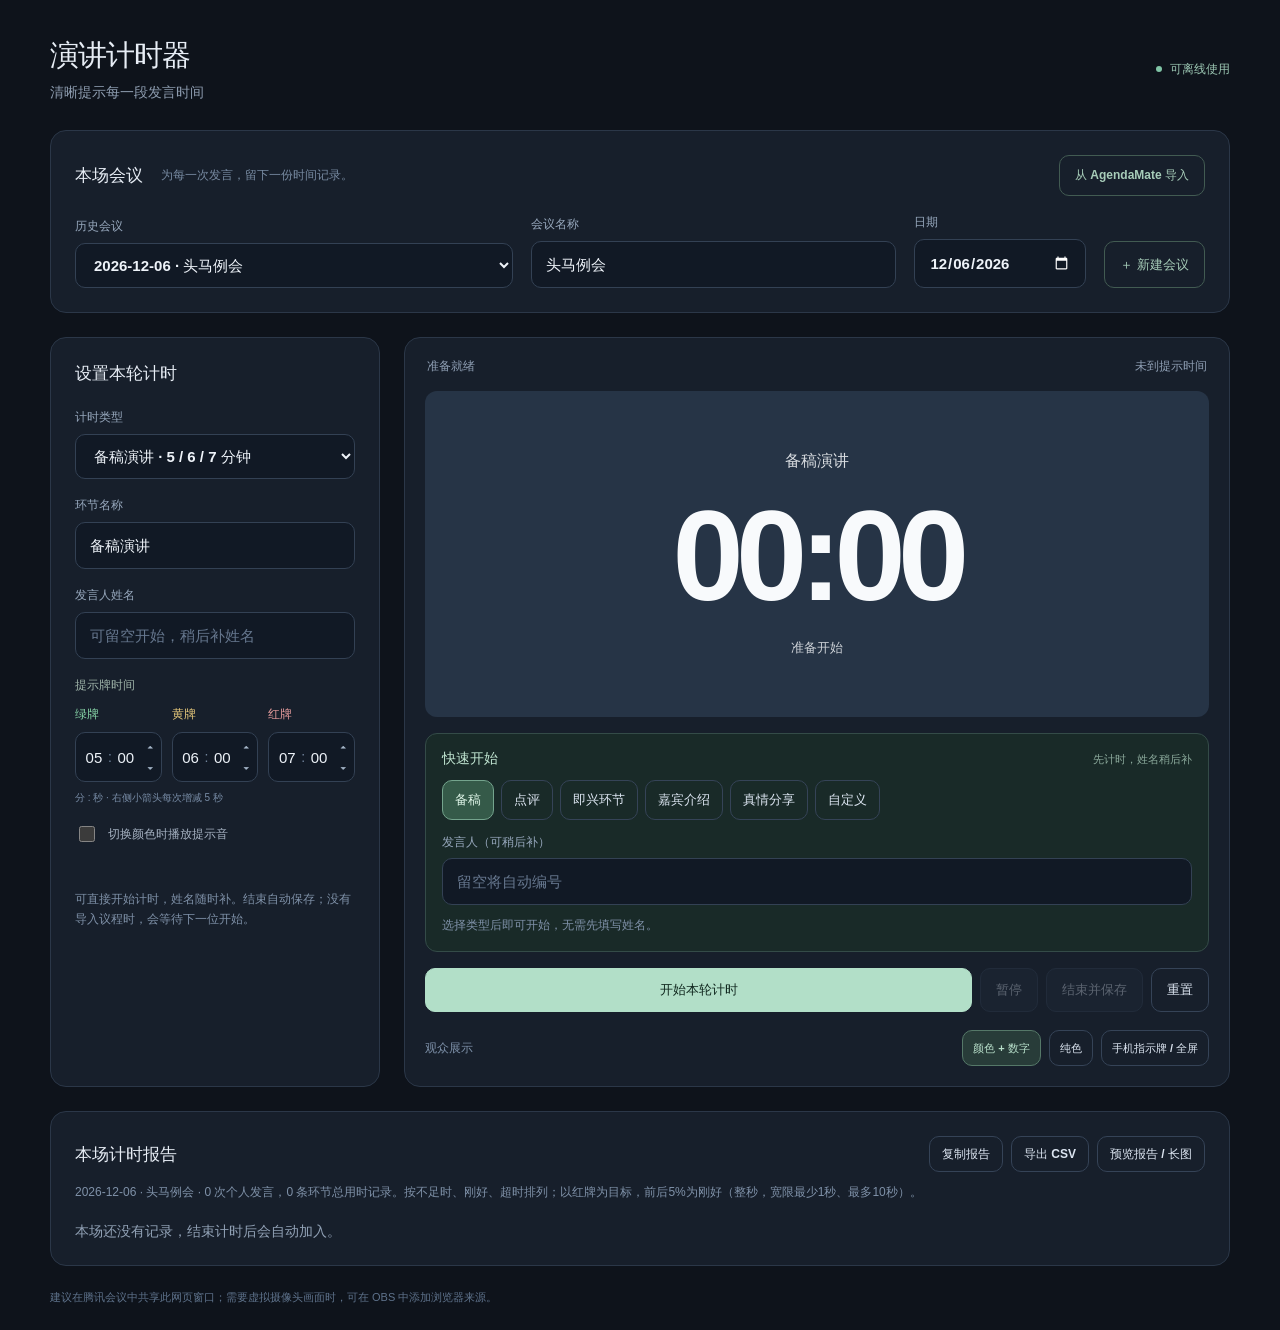
==== index.html @ dba19eae "Simplify report timing to three colored states around red target with narrow tolerance" ====
<!doctype html>
<html lang="zh-CN">
<head>
  <meta charset="utf-8">
  <meta name="viewport" content="width=device-width, initial-scale=1, viewport-fit=cover">
  <meta name="theme-color" content="#151a24">
  <title>头马演讲计时器</title>
  <link rel="icon" href="data:image/svg+xml,%3Csvg xmlns=%27http://www.w3.org/2000/svg%27 viewBox=%270 0 32 32%27%3E%3Crect width=%2732%27 height=%2732%27 rx=%278%27 fill=%27%23188447%27/%3E%3Cpath d=%27M10 9h12M16 9v16%27 stroke=%27white%27 stroke-width=%274%27/%3E%3C/svg%3E">
  <link rel="manifest" href="manifest.webmanifest">
  <link rel="stylesheet" href="style.css?v=17">
</head>
<body>
  <main class="app">
    <header class="topbar"><div><h1>演讲计时器</h1><p>清晰提示每一段发言时间</p></div><span class="offline">可离线使用</span></header>
    <section class="meeting-bar" aria-label="本场会议"><div class="meeting-heading"><h2>本场会议</h2><p>为每一次发言，留下一份时间记录。</p><button id="import-agenda">从 AgendaMate 导入</button></div><label>历史会议<select id="meeting-select"></select></label><label>会议名称<input id="meeting-name" maxlength="80"></label><label>日期<input id="meeting-date" type="date"></label><button id="new-meeting">＋ 新建会议</button></section>
    <details id="agenda-queue" class="agenda-queue" hidden><summary>待计时议程 <span id="queue-count"></span></summary><div id="queue-list"></div></details>
    <div class="layout">
      <section class="controls" aria-label="计时设置">
        <h2>设置本轮计时</h2>
        <label>计时类型<select id="preset"><option value="speech">备稿演讲 · 5 / 6 / 7 分钟</option><option value="evaluation">点评 · 2 / 2:30 / 3 分钟</option><option value="tableTopics">即兴发言 · 1 / 1:30 / 2 分钟</option><option value="tableTopicsSession">多人发言 · 总时长＋分段</option><option value="custom">自定义</option></select></label>
        <label>环节名称<input id="title" maxlength="80" value="备稿演讲" autocomplete="off"></label>
        <label><span id="speaker-label">发言人姓名</span><input id="speaker" maxlength="60" placeholder="可留空开始，稍后补姓名" autocomplete="off"></label><section id="topics-duration" class="custom-duration" hidden><label>发言场景<select id="session-scene"><option value="topics">即兴演讲 · 每人2分钟</option><option value="guests">嘉宾介绍 · 每人30秒</option><option value="sharing">真情分享 · 每人1分钟</option><option value="manual">自定义每人时间</option></select></label><label>环节总时长</label><div class="custom-duration-row"><label><input id="topics-minutes" type="number" min="0" max="999" step="1" inputmode="numeric" value="20" aria-label="环节总时长分钟">分</label><label><input id="topics-seconds" type="number" min="0" max="59" step="1" inputmode="numeric" value="0" aria-label="环节总时长秒">秒</label></div><p class="hint">总时长到点仅将剩余时间栏标红；提示牌始终跟随当前分段。</p></section><section id="custom-duration" class="custom-duration" hidden><label>总时长</label><div class="custom-duration-row"><label><input id="total-minutes" type="number" min="0" max="999" step="1" inputmode="numeric" value="7" aria-label="总时长分钟">分</label><label><input id="total-seconds" type="number" min="0" max="59" step="1" inputmode="numeric" value="0" aria-label="总时长秒">秒</label></div><p id="auto-rule" class="hint">超过3分钟且不超过10分钟：剩余2分钟绿牌、剩余1分钟黄牌、时间到红牌。</p></section><h3 id="threshold-title" class="threshold-title">提示牌时间</h3><div class="thresholds"><div class="threshold-field"><span class="duration-label">绿牌</span><input id="green" type="hidden" value="05:00"><div class="duration-control"><input id="green-minutes" type="number" min="0" max="999" step="1" inputmode="numeric" aria-label="绿牌分钟" value="05"><span aria-hidden="true">:</span><input id="green-seconds" type="number" min="0" max="59" step="1" inputmode="numeric" aria-label="绿牌秒" value="00"><div class="duration-step"><button type="button" data-duration="green" data-step="5" aria-label="绿牌增加5秒">▴</button><button type="button" data-duration="green" data-step="-5" aria-label="绿牌减少5秒">▾</button></div></div></div><div class="threshold-field"><span class="duration-label">黄牌</span><input id="yellow" type="hidden" value="06:00"><div class="duration-control"><input id="yellow-minutes" type="number" min="0" max="999" step="1" inputmode="numeric" aria-label="黄牌分钟" value="06"><span aria-hidden="true">:</span><input id="yellow-seconds" type="number" min="0" max="59" step="1" inputmode="numeric" aria-label="黄牌秒" value="00"><div class="duration-step"><button type="button" data-duration="yellow" data-step="5" aria-label="黄牌增加5秒">▴</button><button type="button" data-duration="yellow" data-step="-5" aria-label="黄牌减少5秒">▾</button></div></div></div><div class="threshold-field"><span class="duration-label">红牌</span><input id="red" type="hidden" value="07:00"><div class="duration-control"><input id="red-minutes" type="number" min="0" max="999" step="1" inputmode="numeric" aria-label="红牌分钟" value="07"><span aria-hidden="true">:</span><input id="red-seconds" type="number" min="0" max="59" step="1" inputmode="numeric" aria-label="红牌秒" value="00"><div class="duration-step"><button type="button" data-duration="red" data-step="5" aria-label="红牌增加5秒">▴</button><button type="button" data-duration="red" data-step="-5" aria-label="红牌减少5秒">▾</button></div></div></div></div><p class="duration-help">分 : 秒 · 右侧小箭头每次增减 5 秒</p>
        <label class="check"><input id="sound" type="checkbox"> 切换颜色时播放提示音</label>
        <p id="error" class="error" role="alert"></p>
        <p class="hint">可直接开始计时，姓名随时补。结束自动保存；没有导入议程时，会等待下一位开始。</p>
      </section>
      <section id="timer-panel" class="timer-panel" aria-label="计时器">
        <button id="exit-display" class="exit-display" hidden>退出指示牌</button><div class="panel-head"><span id="status">准备就绪</span><span id="color-label">未到提示时间</span></div>
        <div id="topics-budget" class="topics-budget" hidden><div><span>环节剩余时间</span><strong id="topics-remaining">20:00</strong></div><span id="topics-budget-note">总时长到点仅标红此栏</span></div><div id="display" class="display neutral"><div id="display-title" class="display-title">备稿演讲</div><div id="digits" class="digits">00:00</div><div id="display-state" class="display-state">准备开始</div></div>
        <section id="quick-next" class="quick-next" aria-label="快速开始下一位"><div class="quick-heading"><strong id="quick-heading">准备下一位</strong><span>先计时，姓名稍后补</span></div><div id="quick-types" class="quick-types" aria-label="快速选择环节"><button type="button" data-quick="speech">备稿</button><button type="button" data-quick="evaluation">点评</button><button type="button" data-quick="topics">即兴环节</button><button type="button" data-quick="guests">嘉宾介绍</button><button type="button" data-quick="sharing">真情分享</button><button type="button" data-quick="custom">自定义</button></div><label id="live-speaker-label">发言人（可稍后补）<input id="live-speaker" maxlength="60" autocomplete="off" placeholder="留空将自动编号"></label><p id="quick-note" class="hint" role="status">选择类型后即可开始，无需先填写姓名。</p></section>
        <div class="actions"><button id="start" class="primary">开始本轮计时</button><button id="pause" disabled>暂停</button><button id="finish" disabled>结束并保存</button><button id="reset">重置</button><button id="next" disabled>下一位</button></div>
        <div id="segments" class="segments" hidden><div class="segment-heading"><h3>分段计时</h3><span id="total-time">本轮累计 00:00</span></div><div class="segment-input"><input id="segment-name" aria-label="分段发言人" maxlength="60" placeholder="下一位发言人（可稍后修正）"><button id="add-segment" disabled>开始第一位</button><button id="end-segment" disabled>结束分段</button></div><p id="segment-hint" class="hint">开始本轮计时后，可逐位新增分段。总用时持续累计。</p></div>
        <div class="view-options"><span>观众展示</span><button id="number-mode" class="selected" aria-pressed="true">颜色 + 数字</button><button id="color-mode" aria-pressed="false">纯色</button><button id="fullscreen">手机指示牌 / 全屏</button></div>
      </section>
    </div>
    <section class="records" id="report"><div class="records-head"><h2>本场计时报告</h2><div class="report-actions"><button id="copy-report">复制报告</button><button id="csv-report">导出 CSV</button><button id="html-report">预览报告 / 长图</button></div></div><p id="report-summary" class="hint"></p><p id="report-message" role="status"></p><div id="records-list" class="records-list">暂无记录</div><textarea id="copy-fallback" aria-label="报告文本（可长按复制）" hidden readonly></textarea></section>
    <dialog id="import-dialog"><h2>从 AgendaMate 导入议程</h2><p class="hint">在新窗口登录后，选择俱乐部当前已保存的议程，再发送到此处。姓名、环节和原定时长会进入待计时列表。</p><div class="report-actions"><button id="open-agenda">打开 AgendaMate</button><button id="close-import">关闭</button></div><p class="hint">也可导入 AgendaMate 计时数据 JSON 文件。</p><input id="agenda-file" type="file" accept=".json,application/json" aria-label="导入议程 JSON"><p id="import-status" role="status"></p><div id="import-preview"></div><button id="confirm-import" disabled>确认导入</button></dialog>
    <dialog id="edit-record"><form id="edit-form"><h2>修正记录</h2><label>姓名<input id="edit-speaker" required maxlength="60"></label><label>环节<input id="edit-activity" required maxlength="80"></label><fieldset class="status-choices"><legend>用时状态 · 单选</legend><label class="status-short"><input type="radio" name="record-status" value="short"><span class="status-dot" aria-hidden="true"></span>不足时</label><label class="status-onTime"><input type="radio" name="record-status" value="onTime"><span class="status-dot" aria-hidden="true"></span>刚好</label><label class="status-overTime"><input type="radio" name="record-status" value="overTime"><span class="status-dot" aria-hidden="true"></span>超时</label></fieldset><label class="check"><input id="status-auto" type="checkbox" checked>按实际用时自动判断</label><p id="status-rule" class="hint"></p><p class="hint">选择状态会改为手动修正。勾选自动判断即可恢复；原始用时和提示牌时间保留。</p><div class="report-actions"><button type="button" id="cancel-edit">取消</button><button type="submit">保存修改</button></div><p id="edit-error" role="alert"></p></form></dialog>
    <footer>建议在腾讯会议中共享此网页窗口；需要虚拟摄像头画面时，可在 OBS 中添加浏览器来源。</footer>
  </main>
  <script type="module" src="app.mjs?v=17"></script>
</body>
</html>
---- style.css ----
:root{font-family:Inter,-apple-system,BlinkMacSystemFont,"Segoe UI","PingFang SC",sans-serif;color:#e7edf5;background:#0e131b;color-scheme:dark;font-synthesis:none}*{box-sizing:border-box}body{margin:0}button,input,select,textarea{font:inherit}button{cursor:pointer;touch-action:manipulation}button:disabled{opacity:.35;cursor:not-allowed}button:focus-visible,input:focus-visible,select:focus-visible{outline:2px solid #9ed5bd;outline-offset:3px}[hidden]{display:none!important}.app{max-width:1240px;margin:auto;padding:36px 30px 24px}.topbar{display:flex;justify-content:space-between;align-items:center;margin-bottom:28px}.topbar h1{margin:0;font-size:29px;letter-spacing:-1px}.topbar p{margin:8px 0 0;color:#8d9caf;font-size:14px}.offline{color:#9cc7b3;font-size:12px;display:flex;gap:8px;align-items:center}.offline:before{content:'';width:6px;height:6px;border-radius:50%;background:#80c4a6}h2{font-size:17px;margin:0}h3{font-size:14px;margin:0}label{display:block;font-size:12px;font-weight:600;color:#97a8bd}input:not([type=checkbox]),select,textarea{width:100%;min-width:0;border:1px solid #334154;background:#111925;color:#eef3f9;border-radius:10px;padding:12px 14px;font-size:15px;line-height:1.4;margin-top:8px;transition:border-color .15s}input::placeholder{color:#66778e}input:disabled,select:disabled{opacity:.55}button{border:1px solid #354357;border-radius:10px;padding:11px 15px;background:#202c3c;color:#dce5f1;min-height:44px;font-size:13px;font-weight:600;transition:background .15s,transform .15s}button:hover:not(:disabled){background:#2a3b50}button:active:not(:disabled){transform:translateY(1px)}.meeting-bar{display:grid;grid-template-columns:1.2fr 1fr 172px auto;gap:18px;align-items:end;padding:24px;margin-bottom:24px;background:#171f2b;border:1px solid #2b3748;border-radius:16px}.meeting-heading{grid-column:1/-1;display:flex;align-items:center;gap:18px}.meeting-heading p{margin:0;color:#778aa1;font-size:12px}.meeting-bar button{height:47px;background:transparent;color:#a7cdb9;border-color:#425b52}.layout{display:grid;grid-template-columns:330px minmax(0,1fr);gap:24px}.controls,.timer-panel,.records{background:#171f2b;border:1px solid #2b3748;border-radius:16px}.controls{padding:24px}.controls h2{margin-bottom:24px}.controls label{margin-bottom:18px}.thresholds{display:grid;grid-template-columns:repeat(3,minmax(0,1fr));gap:10px}.thresholds small{display:block;font-size:10px;color:#65778e;margin-top:5px;font-weight:400}.thresholds input{padding:11px 2px;text-align:center;font-variant-numeric:tabular-nums}.thresholds label:nth-child(1){color:#87d5a8}.thresholds label:nth-child(2){color:#e6c87b}.thresholds label:nth-child(3){color:#e49b9c}.check{display:flex!important;align-items:center;gap:10px;font-weight:400;color:#a5b1c1!important;font-size:12px}.check input{width:16px;height:16px;accent-color:#98cfb4}.hint{font-size:12px;color:#7f91a8;line-height:1.7;margin:10px 0 0}.error{color:#ffb4b4;min-height:14px;font-size:12px;line-height:1.6}.timer-panel{padding:20px;min-width:0}.panel-head{display:flex;justify-content:space-between;color:#8f9fb4;font-size:12px;padding:0 2px 16px}.display{height:326px;border-radius:12px;display:flex;flex-direction:column;align-items:center;justify-content:center;gap:7px;background:#263446;color:#f8fafc;text-align:center;padding:18px;transition:background .15s}.display.green{background:#188447}.display.yellow{background:#f3c631;color:#1d2430}.display.red{background:#cb3039}.display-title{font-size:16px;font-weight:550;max-width:100%;white-space:nowrap;overflow:hidden;text-overflow:ellipsis;opacity:.85}.digits{font-size:clamp(76px,10vw,128px);font-weight:750;font-variant-numeric:tabular-nums;letter-spacing:-.06em;line-height:1.2}.display-state{font-size:13px;opacity:.8}.display.pure .display-title,.display.pure .digits,.display.pure .display-state{visibility:hidden}.actions{display:flex;gap:8px;flex-wrap:wrap;margin-top:16px}.actions .primary{background:#b2dfc8;color:#10271e;border-color:#b2dfc8;flex:1;font-weight:750}.actions .primary:hover:not(:disabled){background:#c8eddb}.actions #reset,.actions #next{background:transparent}.segments{padding:18px 0;border-bottom:1px solid #2b3748;margin-top:6px}.segment-heading{display:flex;justify-content:space-between;align-items:center;margin-bottom:10px}.segment-heading span{font-size:12px;color:#91a5bd;font-variant-numeric:tabular-nums}.segment-input{display:flex;gap:8px;align-items:center}.segment-input input{margin:0;flex:1}.segment-input button{white-space:nowrap;flex-shrink:0;background:transparent}.segments .hint{font-size:11px}.view-options{display:flex;flex-wrap:wrap;align-items:center;gap:8px;padding-top:18px;font-size:12px;color:#7e91a9}.view-options span{margin-right:auto}.view-options button{background:transparent;min-height:36px;padding:8px 10px;font-size:11px}.view-options .selected{background:#283c39;color:#b7dec9;border-color:#557868}.records{margin-top:24px;padding:24px}.records-head{display:flex;justify-content:space-between;align-items:center;flex-wrap:wrap;gap:16px}.report-actions{display:flex;gap:8px;flex-wrap:wrap}.report-actions button{font-size:12px;background:transparent;padding:8px 12px;min-height:36px}.records-list{margin-top:20px;color:#91a1b5;font-size:14px}.records-list h3{color:#9fc9b6;margin-top:24px;margin-bottom:6px}.record{display:grid;grid-template-columns:1fr 1.4fr auto;align-items:center;gap:14px;border-bottom:1px solid #293547;padding:15px 0}.record strong{color:#dce5f0}.record small{display:block;font-size:11px;color:#7e90a7;margin-top:5px}.result-time{font-size:26px;font-variant-numeric:tabular-nums}.result-time.neutral{color:#b4c0d0}.result-time.green{color:#63d99c}.result-time.yellow{color:#f3cd55}.result-time.red{color:#ff8991}.record-actions{display:flex;gap:6px}.record-actions button{background:transparent;padding:7px 10px;min-height:34px;font-size:11px}#report-message{font-size:12px;color:#9fc9b6}#copy-fallback{height:220px}dialog{width:calc(100% - 32px);max-width:420px;padding:26px;border:1px solid #405269;border-radius:16px;background:#171f2b;color:#e7edf5}dialog::backdrop{background:#060b12bb}dialog h2{margin-bottom:20px}dialog label{margin-bottom:18px}dialog .report-actions{margin-top:20px}#edit-error{font-size:12px;color:#ffb4b4}footer{padding-top:22px;color:#5e728b;font-size:11px;line-height:1.7}.exit-display{display:none}body.presenting{overflow:hidden}body.presenting .timer-panel{position:fixed;inset:0;width:100%;height:100%;height:100dvh;z-index:1000;border:0;border-radius:0;padding:0;display:flex;flex-direction:column;background:#263446}body.presenting .timer-panel .panel-head,body.presenting .timer-panel .actions,body.presenting .timer-panel .view-options,body.presenting .timer-panel .segments{display:none}body.presenting .timer-panel .display{flex:1;width:100%;height:100%;min-height:0;border-radius:0;padding:max(20px,env(safe-area-inset-top)) max(16px,env(safe-area-inset-right)) max(20px,env(safe-area-inset-bottom)) max(16px,env(safe-area-inset-left))}body.presenting .timer-panel .digits{font-size:min(27vw,34vh);font-size:min(27vw,34dvh)}body.presenting .exit-display{display:block;position:absolute;z-index:2;top:max(12px,env(safe-area-inset-top));right:max(12px,env(safe-area-inset-right));background:#0005;border:1px solid #fff7;border-radius:24px;color:white}:fullscreen{border:0;border-radius:0}
@media(max-width:920px){.layout{grid-template-columns:290px minmax(0,1fr)}.segment-input{flex-wrap:wrap}.segment-input input{flex-basis:100%}.meeting-bar{grid-template-columns:1fr 1fr}.meeting-heading p{display:none}.digits{font-size:88px}}
@media(max-width:700px){.app{padding:22px 16px}.topbar h1{font-size:25px}.layout{grid-template-columns:1fr;gap:16px}.meeting-bar{padding:18px;gap:14px;margin-bottom:16px}.meeting-bar label:first-of-type{grid-column:1/-1}.meeting-heading{margin-bottom:2px}.controls,.timer-panel,.records{padding:18px}.controls label{margin-bottom:14px}.controls h2{margin-bottom:18px}input:not([type=checkbox]),select{font-size:16px}.display{height:280px}.digits{font-size:90px}.record{grid-template-columns:1fr 1.3fr}.record-actions{grid-column:1/-1}.records-head{align-items:flex-start;flex-direction:column}.report-actions{gap:7px}.actions .primary{flex:1 1 45%}.actions #finish{flex:1 1 40%}.offline{font-size:11px}.view-options span{width:100%}.meeting-bar button{align-self:end}.meeting-bar label:nth-of-type(2){grid-column:1/-1}}
@media print{body{background:white;color:black}.app> :not(#report){display:none!important}#report{border:0;background:white;color:black}.report-actions,.record-actions,#report-message,#copy-fallback{display:none!important}.record strong,.record small{color:inherit}.result-time.green{color:#08733d}.result-time.yellow{color:#926500}.result-time.red{color:#c12531}.result-time.neutral{color:#596579}.record{break-inside:avoid}.hint{color:#444}}

.meeting-heading #import-agenda{margin-left:auto;font-size:12px;height:auto;min-height:38px}.agenda-queue{padding:20px 24px;border:1px solid #2b3748;background:#171f2b;border-radius:16px;margin-bottom:24px}.agenda-queue summary{cursor:pointer;font-weight:600;font-size:14px}.agenda-queue summary span{font-size:12px;color:#91a5bd;margin-left:10px}.queue-row{display:flex;gap:16px;justify-content:space-between;align-items:center;padding:14px 0;border-bottom:1px solid #293547}.queue-row strong{font-size:14px}.queue-row small{display:block;font-size:11px;color:#91a5bd;margin-top:7px}.queue-row button{white-space:nowrap;font-size:12px}.queue-row>div{min-width:0;overflow-wrap:anywhere}#import-dialog{max-width:650px}#import-dialog .report-actions{margin:16px 0}#import-preview{max-height:30vh;overflow:auto;font-size:13px;color:#b4c0d0}#import-preview p{padding-bottom:8px;border-bottom:1px solid #2b3748}#import-status{font-size:13px;line-height:1.7;color:#a5cdb9}@media(max-width:700px){.meeting-heading{flex-wrap:wrap}.meeting-heading #import-agenda{font-size:11px}.agenda-queue{padding:16px}.queue-row{gap:10px}.queue-row button{padding:9px;font-size:11px}}

.threshold-field{min-width:0}.duration-label{display:block;font-size:12px;font-weight:600;color:#9fb0c4}.threshold-field:nth-child(1) .duration-label{color:#87d5a8}.threshold-field:nth-child(2) .duration-label{color:#e6c87b}.threshold-field:nth-child(3) .duration-label{color:#e49b9c}.duration-control{display:flex;align-items:center;gap:1px;background:#111925;border:1px solid #334154;border-radius:10px;margin-top:9px;padding:3px 2px 3px 5px;min-height:48px}.thresholds .duration-control input{appearance:textfield;-moz-appearance:textfield;width:27px;min-width:0;margin:0;padding:7px 0;border:0;background:transparent;border-radius:3px;font-size:15px;flex:1;text-align:center;font-variant-numeric:tabular-nums}.duration-control input::-webkit-inner-spin-button,.duration-control input::-webkit-outer-spin-button{-webkit-appearance:none;margin:0}.duration-control>span{color:#72859d;font-size:14px}.duration-step{display:flex;flex-direction:column;margin-left:2px}.duration-step button{min-height:21px;height:21px;width:17px;border:0;border-radius:4px;background:transparent;padding:0;font-size:13px;line-height:1;color:#a4b5c8}.duration-step button:hover:not(:disabled){background:#35485e}.duration-help{font-size:10px;color:#788ca6;margin:8px 0 18px;line-height:1.5}.custom-duration{padding:14px;border:1px solid #3d5b50;border-radius:12px;background:#172d25;margin-bottom:18px}.controls .custom-duration label{margin-bottom:0}.custom-duration-row{display:flex;gap:12px;margin-top:8px}.custom-duration-row label{display:flex;align-items:center;gap:8px;flex:1;min-width:0}.custom-duration-row input{margin:0;padding:9px;min-width:0;width:100%;font-variant-numeric:tabular-nums}.custom-duration .hint{font-size:11px;color:#a3c3b3}@media(max-width:700px){.thresholds .duration-control input{font-size:16px}.duration-step button{width:24px;min-height:24px;height:24px}.duration-control{padding:3px 4px}.duration-help{font-size:11px}}

.topics-budget{display:flex;align-items:center;justify-content:space-between;gap:12px;border:1px solid #4a675e;border-radius:12px;background:#1b3029;padding:14px 18px;margin-bottom:14px}.topics-budget>div{display:flex;align-items:center;gap:18px}.topics-budget strong{font-size:30px;font-variant-numeric:tabular-nums;color:#d8efdf;letter-spacing:-1px}.topics-budget span{font-size:12px;color:#a5c1b3}body.presenting .topics-budget{position:absolute;bottom:max(16px,env(safe-area-inset-bottom));left:max(16px,env(safe-area-inset-left));z-index:2;max-width:calc(100% - 32px);background:#101722cc;border-color:#ffffff55;margin:0}body.presenting .topics-budget strong{color:#fff}body.presenting .topics-budget span{color:#e5eee9}@media(max-width:700px){.topics-budget{align-items:flex-start;flex-direction:column;padding:12px 14px;gap:4px}.topics-budget strong{font-size:32px}body.presenting .topics-budget{padding:9px 13px}body.presenting .topics-budget strong{font-size:25px}}

.threshold-title{font-size:12px;color:#9eb3a8;margin:4px 0 12px}.topics-budget.overdue{background:#3b2028;border-color:#bf5967}.topics-budget.overdue strong,.topics-budget.overdue span{color:#ffb4be}body.presenting .topics-budget.overdue{background:#4b1725e6;border-color:#ff8399}body.presenting .topics-budget.overdue strong,body.presenting .topics-budget.overdue span{color:#ffbac7}#topics-duration>label{margin-bottom:12px}

.quick-next{margin-top:16px;padding:16px;border:1px solid #344b48;border-radius:12px;background:#192a28}.quick-heading{display:flex;align-items:center;justify-content:space-between;gap:12px;margin-bottom:12px}.quick-heading strong{font-size:14px;color:#c1e6d2}.quick-heading span{font-size:11px;color:#8ba99b}.quick-types{display:flex;flex-wrap:wrap;gap:7px;margin-bottom:14px}.quick-types button{padding:8px 12px;background:transparent;min-height:40px}.quick-types button[aria-pressed=true]{background:#355a49;border-color:#74a48d;color:#dff5e8}.quick-next label{font-size:12px}.quick-next input{margin-top:7px}.quick-next .hint{margin-top:10px}.status-choices{border:1px solid #3a4b60;border-radius:12px;padding:14px;margin:6px 0 12px}.status-choices legend{font-size:12px;color:#b2c9bd;padding:0 5px}.status-choices label{display:flex;align-items:center;gap:10px;border:1px solid #344255;border-radius:9px;padding:10px;margin:0 0 7px;font-weight:400;min-height:44px}.status-choices label:last-child{margin-bottom:0}.status-choices input[type=radio]{width:17px;min-width:17px;height:17px;margin:0;padding:0;accent-color:#a4d7bb}.status-choices label:has(input:checked){background:#254034;border-color:#779f88;color:#d7eedf}dialog{max-height:calc(100dvh - 32px);overflow-y:auto}body.presenting .quick-next{display:none}@media(max-width:700px){.quick-next{padding:13px}.quick-heading{gap:8px}.quick-heading span{font-size:10px}.quick-types button{flex:1 1 28%;min-height:44px}}

.result-time.yellow{color:#f4b76b}.status-description.short{color:#f4b76b}.status-description.onTime{color:#63d99c}.status-description.overTime{color:#ff8991}.status-choices .status-short{--status:#f4b76b;--status-bg:#3d2b1b}.status-choices .status-onTime{--status:#63d99c;--status-bg:#1b382b}.status-choices .status-overTime{--status:#ff8991;--status-bg:#3d222a}.status-choices label{color:var(--status);border-color:var(--status);background:transparent}.status-choices label:has(input:checked){color:var(--status);border-color:var(--status);background:var(--status-bg);box-shadow:inset 3px 0 var(--status)}.status-choices input[type=radio]{accent-color:var(--status)}.status-dot{width:9px;height:9px;border-radius:50%;background:var(--status);flex-shrink:0}
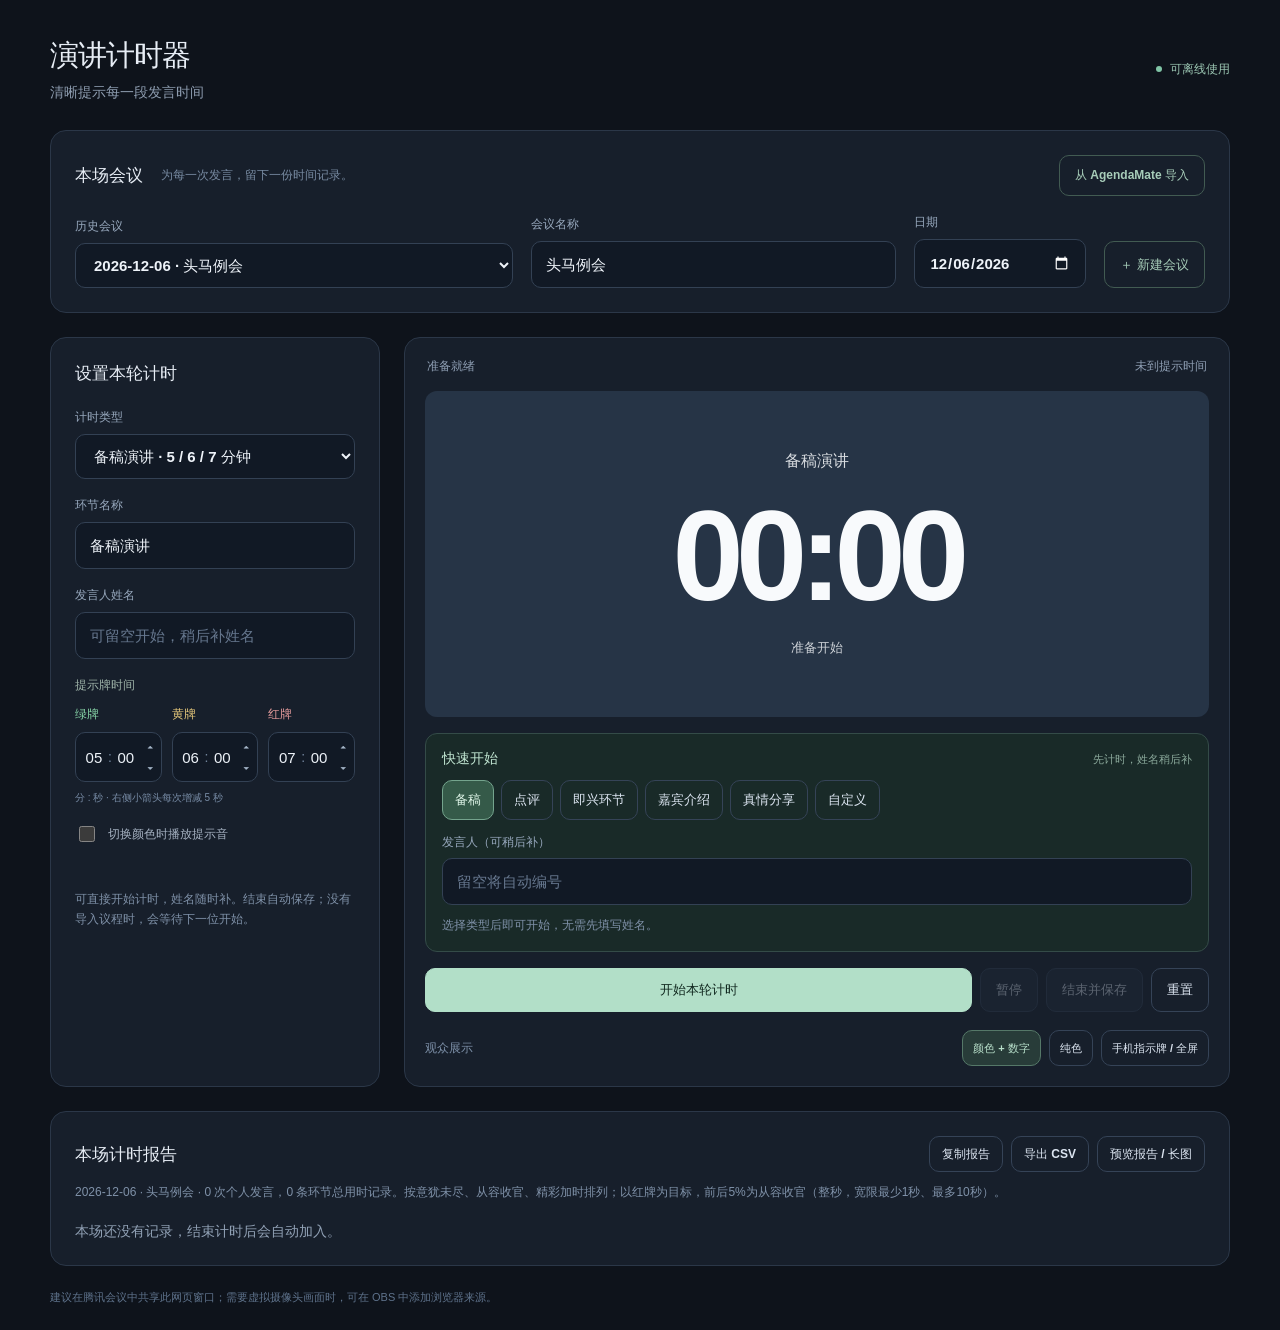
==== commit edad42ee: "Use playful labels for the existing three timing report states" ====
--- a/index.html
+++ b/index.html
@@ -7,7 +7,7 @@
   <title>头马演讲计时器</title>
   <link rel="icon" href="data:image/svg+xml,%3Csvg xmlns=%27http://www.w3.org/2000/svg%27 viewBox=%270 0 32 32%27%3E%3Crect width=%2732%27 height=%2732%27 rx=%278%27 fill=%27%23188447%27/%3E%3Cpath d=%27M10 9h12M16 9v16%27 stroke=%27white%27 stroke-width=%274%27/%3E%3C/svg%3E">
   <link rel="manifest" href="manifest.webmanifest">
-  <link rel="stylesheet" href="style.css?v=17">
+  <link rel="stylesheet" href="style.css?v=18">
 </head>
 <body>
   <main class="app">
@@ -35,9 +35,9 @@
     </div>
     <section class="records" id="report"><div class="records-head"><h2>本场计时报告</h2><div class="report-actions"><button id="copy-report">复制报告</button><button id="csv-report">导出 CSV</button><button id="html-report">预览报告 / 长图</button></div></div><p id="report-summary" class="hint"></p><p id="report-message" role="status"></p><div id="records-list" class="records-list">暂无记录</div><textarea id="copy-fallback" aria-label="报告文本（可长按复制）" hidden readonly></textarea></section>
     <dialog id="import-dialog"><h2>从 AgendaMate 导入议程</h2><p class="hint">在新窗口登录后，选择俱乐部当前已保存的议程，再发送到此处。姓名、环节和原定时长会进入待计时列表。</p><div class="report-actions"><button id="open-agenda">打开 AgendaMate</button><button id="close-import">关闭</button></div><p class="hint">也可导入 AgendaMate 计时数据 JSON 文件。</p><input id="agenda-file" type="file" accept=".json,application/json" aria-label="导入议程 JSON"><p id="import-status" role="status"></p><div id="import-preview"></div><button id="confirm-import" disabled>确认导入</button></dialog>
-    <dialog id="edit-record"><form id="edit-form"><h2>修正记录</h2><label>姓名<input id="edit-speaker" required maxlength="60"></label><label>环节<input id="edit-activity" required maxlength="80"></label><fieldset class="status-choices"><legend>用时状态 · 单选</legend><label class="status-short"><input type="radio" name="record-status" value="short"><span class="status-dot" aria-hidden="true"></span>不足时</label><label class="status-onTime"><input type="radio" name="record-status" value="onTime"><span class="status-dot" aria-hidden="true"></span>刚好</label><label class="status-overTime"><input type="radio" name="record-status" value="overTime"><span class="status-dot" aria-hidden="true"></span>超时</label></fieldset><label class="check"><input id="status-auto" type="checkbox" checked>按实际用时自动判断</label><p id="status-rule" class="hint"></p><p class="hint">选择状态会改为手动修正。勾选自动判断即可恢复；原始用时和提示牌时间保留。</p><div class="report-actions"><button type="button" id="cancel-edit">取消</button><button type="submit">保存修改</button></div><p id="edit-error" role="alert"></p></form></dialog>
+    <dialog id="edit-record"><form id="edit-form"><h2>修正记录</h2><label>姓名<input id="edit-speaker" required maxlength="60"></label><label>环节<input id="edit-activity" required maxlength="80"></label><fieldset class="status-choices"><legend>用时状态 · 单选</legend><label class="status-short"><input type="radio" name="record-status" value="short"><span class="status-dot" aria-hidden="true"></span>意犹未尽</label><label class="status-onTime"><input type="radio" name="record-status" value="onTime"><span class="status-dot" aria-hidden="true"></span>从容收官</label><label class="status-overTime"><input type="radio" name="record-status" value="overTime"><span class="status-dot" aria-hidden="true"></span>精彩加时</label></fieldset><label class="check"><input id="status-auto" type="checkbox" checked>按实际用时自动判断</label><p id="status-rule" class="hint"></p><p class="hint">选择状态会改为手动修正。勾选自动判断即可恢复；原始用时和提示牌时间保留。</p><div class="report-actions"><button type="button" id="cancel-edit">取消</button><button type="submit">保存修改</button></div><p id="edit-error" role="alert"></p></form></dialog>
     <footer>建议在腾讯会议中共享此网页窗口；需要虚拟摄像头画面时，可在 OBS 中添加浏览器来源。</footer>
   </main>
-  <script type="module" src="app.mjs?v=17"></script>
+  <script type="module" src="app.mjs?v=18"></script>
 </body>
 </html>
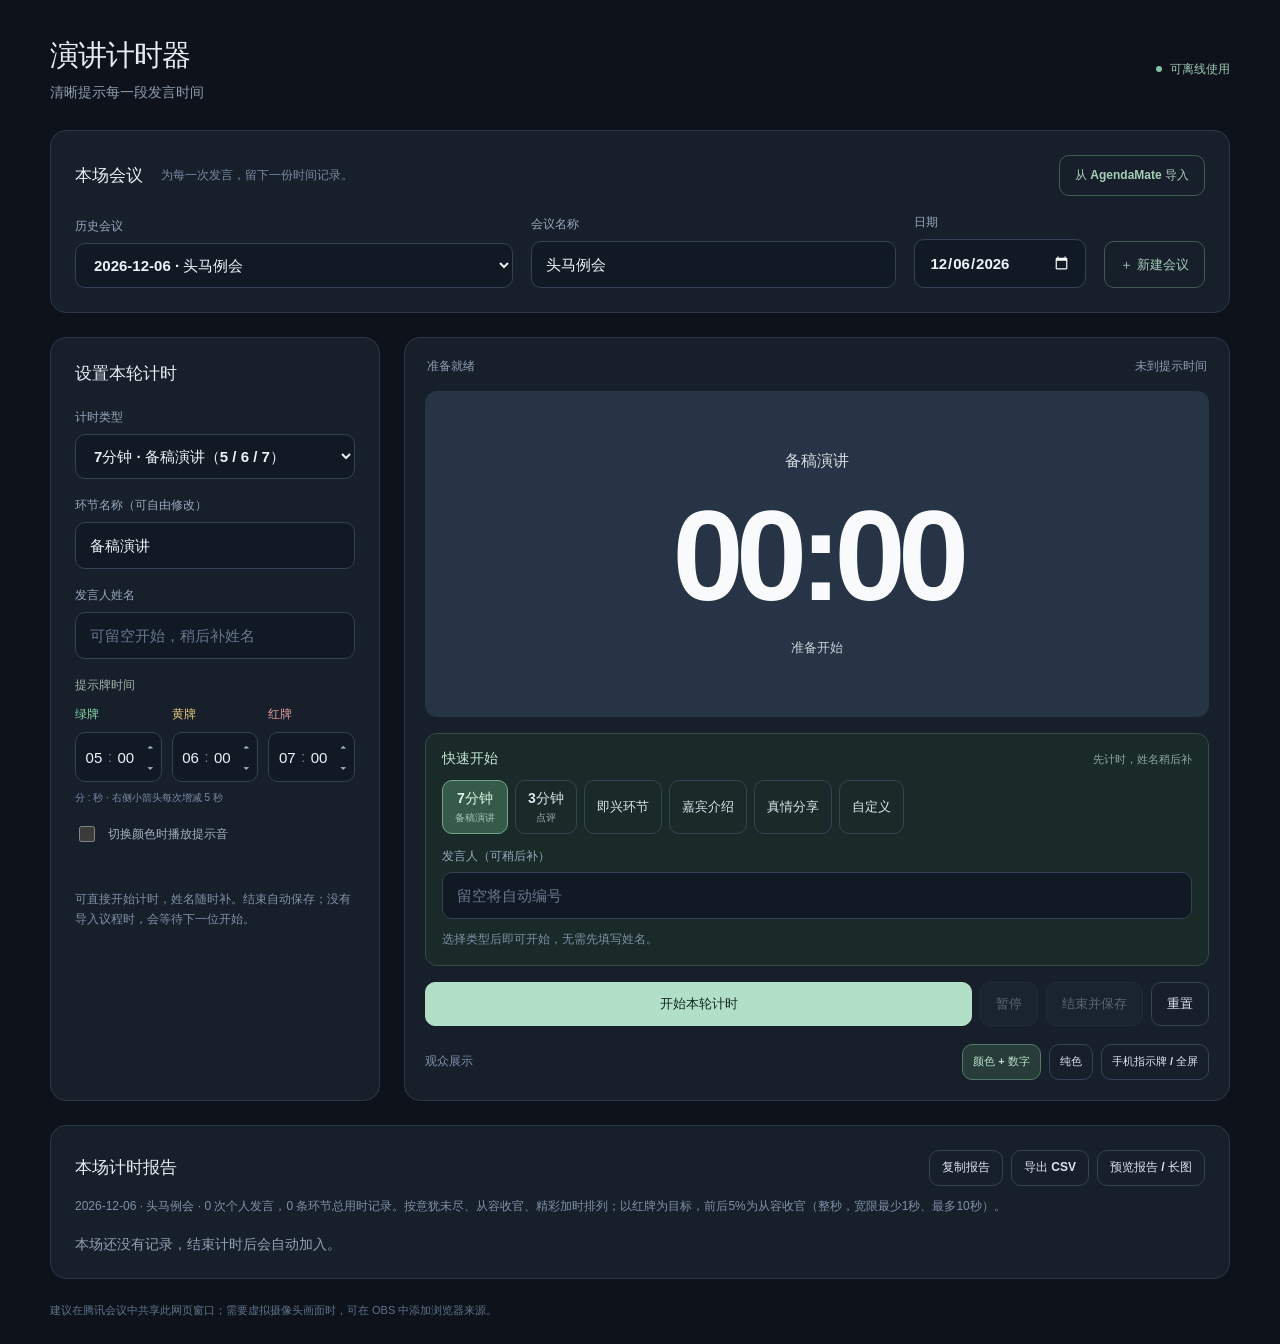
==== commit 1fe42f13: "Lead single-speaker preset labels with duration and retain multi-speaker scene names" ====
--- a/index.html
+++ b/index.html
@@ -7,7 +7,7 @@
   <title>头马演讲计时器</title>
   <link rel="icon" href="data:image/svg+xml,%3Csvg xmlns=%27http://www.w3.org/2000/svg%27 viewBox=%270 0 32 32%27%3E%3Crect width=%2732%27 height=%2732%27 rx=%278%27 fill=%27%23188447%27/%3E%3Cpath d=%27M10 9h12M16 9v16%27 stroke=%27white%27 stroke-width=%274%27/%3E%3C/svg%3E">
   <link rel="manifest" href="manifest.webmanifest">
-  <link rel="stylesheet" href="style.css?v=18">
+  <link rel="stylesheet" href="style.css?v=19">
 </head>
 <body>
   <main class="app">
@@ -17,8 +17,8 @@
     <div class="layout">
       <section class="controls" aria-label="计时设置">
         <h2>设置本轮计时</h2>
-        <label>计时类型<select id="preset"><option value="speech">备稿演讲 · 5 / 6 / 7 分钟</option><option value="evaluation">点评 · 2 / 2:30 / 3 分钟</option><option value="tableTopics">即兴发言 · 1 / 1:30 / 2 分钟</option><option value="tableTopicsSession">多人发言 · 总时长＋分段</option><option value="custom">自定义</option></select></label>
-        <label>环节名称<input id="title" maxlength="80" value="备稿演讲" autocomplete="off"></label>
+        <label>计时类型<select id="preset"><option value="speech">7分钟 · 备稿演讲（5 / 6 / 7）</option><option value="evaluation">3分钟 · 点评（2 / 2:30 / 3）</option><option value="tableTopics">2分钟 · 单人发言（1 / 1:30 / 2）</option><option value="tableTopicsSession">多人发言 · 总时长＋分段</option><option value="custom">自定义</option></select></label>
+        <label>环节名称（可自由修改）<input id="title" maxlength="80" value="备稿演讲" autocomplete="off"></label>
         <label><span id="speaker-label">发言人姓名</span><input id="speaker" maxlength="60" placeholder="可留空开始，稍后补姓名" autocomplete="off"></label><section id="topics-duration" class="custom-duration" hidden><label>发言场景<select id="session-scene"><option value="topics">即兴演讲 · 每人2分钟</option><option value="guests">嘉宾介绍 · 每人30秒</option><option value="sharing">真情分享 · 每人1分钟</option><option value="manual">自定义每人时间</option></select></label><label>环节总时长</label><div class="custom-duration-row"><label><input id="topics-minutes" type="number" min="0" max="999" step="1" inputmode="numeric" value="20" aria-label="环节总时长分钟">分</label><label><input id="topics-seconds" type="number" min="0" max="59" step="1" inputmode="numeric" value="0" aria-label="环节总时长秒">秒</label></div><p class="hint">总时长到点仅将剩余时间栏标红；提示牌始终跟随当前分段。</p></section><section id="custom-duration" class="custom-duration" hidden><label>总时长</label><div class="custom-duration-row"><label><input id="total-minutes" type="number" min="0" max="999" step="1" inputmode="numeric" value="7" aria-label="总时长分钟">分</label><label><input id="total-seconds" type="number" min="0" max="59" step="1" inputmode="numeric" value="0" aria-label="总时长秒">秒</label></div><p id="auto-rule" class="hint">超过3分钟且不超过10分钟：剩余2分钟绿牌、剩余1分钟黄牌、时间到红牌。</p></section><h3 id="threshold-title" class="threshold-title">提示牌时间</h3><div class="thresholds"><div class="threshold-field"><span class="duration-label">绿牌</span><input id="green" type="hidden" value="05:00"><div class="duration-control"><input id="green-minutes" type="number" min="0" max="999" step="1" inputmode="numeric" aria-label="绿牌分钟" value="05"><span aria-hidden="true">:</span><input id="green-seconds" type="number" min="0" max="59" step="1" inputmode="numeric" aria-label="绿牌秒" value="00"><div class="duration-step"><button type="button" data-duration="green" data-step="5" aria-label="绿牌增加5秒">▴</button><button type="button" data-duration="green" data-step="-5" aria-label="绿牌减少5秒">▾</button></div></div></div><div class="threshold-field"><span class="duration-label">黄牌</span><input id="yellow" type="hidden" value="06:00"><div class="duration-control"><input id="yellow-minutes" type="number" min="0" max="999" step="1" inputmode="numeric" aria-label="黄牌分钟" value="06"><span aria-hidden="true">:</span><input id="yellow-seconds" type="number" min="0" max="59" step="1" inputmode="numeric" aria-label="黄牌秒" value="00"><div class="duration-step"><button type="button" data-duration="yellow" data-step="5" aria-label="黄牌增加5秒">▴</button><button type="button" data-duration="yellow" data-step="-5" aria-label="黄牌减少5秒">▾</button></div></div></div><div class="threshold-field"><span class="duration-label">红牌</span><input id="red" type="hidden" value="07:00"><div class="duration-control"><input id="red-minutes" type="number" min="0" max="999" step="1" inputmode="numeric" aria-label="红牌分钟" value="07"><span aria-hidden="true">:</span><input id="red-seconds" type="number" min="0" max="59" step="1" inputmode="numeric" aria-label="红牌秒" value="00"><div class="duration-step"><button type="button" data-duration="red" data-step="5" aria-label="红牌增加5秒">▴</button><button type="button" data-duration="red" data-step="-5" aria-label="红牌减少5秒">▾</button></div></div></div></div><p class="duration-help">分 : 秒 · 右侧小箭头每次增减 5 秒</p>
         <label class="check"><input id="sound" type="checkbox"> 切换颜色时播放提示音</label>
         <p id="error" class="error" role="alert"></p>
@@ -27,7 +27,7 @@
       <section id="timer-panel" class="timer-panel" aria-label="计时器">
         <button id="exit-display" class="exit-display" hidden>退出指示牌</button><div class="panel-head"><span id="status">准备就绪</span><span id="color-label">未到提示时间</span></div>
         <div id="topics-budget" class="topics-budget" hidden><div><span>环节剩余时间</span><strong id="topics-remaining">20:00</strong></div><span id="topics-budget-note">总时长到点仅标红此栏</span></div><div id="display" class="display neutral"><div id="display-title" class="display-title">备稿演讲</div><div id="digits" class="digits">00:00</div><div id="display-state" class="display-state">准备开始</div></div>
-        <section id="quick-next" class="quick-next" aria-label="快速开始下一位"><div class="quick-heading"><strong id="quick-heading">准备下一位</strong><span>先计时，姓名稍后补</span></div><div id="quick-types" class="quick-types" aria-label="快速选择环节"><button type="button" data-quick="speech">备稿</button><button type="button" data-quick="evaluation">点评</button><button type="button" data-quick="topics">即兴环节</button><button type="button" data-quick="guests">嘉宾介绍</button><button type="button" data-quick="sharing">真情分享</button><button type="button" data-quick="custom">自定义</button></div><label id="live-speaker-label">发言人（可稍后补）<input id="live-speaker" maxlength="60" autocomplete="off" placeholder="留空将自动编号"></label><p id="quick-note" class="hint" role="status">选择类型后即可开始，无需先填写姓名。</p></section>
+        <section id="quick-next" class="quick-next" aria-label="快速开始下一位"><div class="quick-heading"><strong id="quick-heading">准备下一位</strong><span>先计时，姓名稍后补</span></div><div id="quick-types" class="quick-types" aria-label="快速选择环节"><button type="button" data-quick="speech"><strong>7分钟</strong><small>备稿演讲</small></button><button type="button" data-quick="evaluation"><strong>3分钟</strong><small>点评</small></button><button type="button" data-quick="topics">即兴环节</button><button type="button" data-quick="guests">嘉宾介绍</button><button type="button" data-quick="sharing">真情分享</button><button type="button" data-quick="custom">自定义</button></div><label id="live-speaker-label">发言人（可稍后补）<input id="live-speaker" maxlength="60" autocomplete="off" placeholder="留空将自动编号"></label><p id="quick-note" class="hint" role="status">选择类型后即可开始，无需先填写姓名。</p></section>
         <div class="actions"><button id="start" class="primary">开始本轮计时</button><button id="pause" disabled>暂停</button><button id="finish" disabled>结束并保存</button><button id="reset">重置</button><button id="next" disabled>下一位</button></div>
         <div id="segments" class="segments" hidden><div class="segment-heading"><h3>分段计时</h3><span id="total-time">本轮累计 00:00</span></div><div class="segment-input"><input id="segment-name" aria-label="分段发言人" maxlength="60" placeholder="下一位发言人（可稍后修正）"><button id="add-segment" disabled>开始第一位</button><button id="end-segment" disabled>结束分段</button></div><p id="segment-hint" class="hint">开始本轮计时后，可逐位新增分段。总用时持续累计。</p></div>
         <div class="view-options"><span>观众展示</span><button id="number-mode" class="selected" aria-pressed="true">颜色 + 数字</button><button id="color-mode" aria-pressed="false">纯色</button><button id="fullscreen">手机指示牌 / 全屏</button></div>
@@ -38,6 +38,6 @@
     <dialog id="edit-record"><form id="edit-form"><h2>修正记录</h2><label>姓名<input id="edit-speaker" required maxlength="60"></label><label>环节<input id="edit-activity" required maxlength="80"></label><fieldset class="status-choices"><legend>用时状态 · 单选</legend><label class="status-short"><input type="radio" name="record-status" value="short"><span class="status-dot" aria-hidden="true"></span>意犹未尽</label><label class="status-onTime"><input type="radio" name="record-status" value="onTime"><span class="status-dot" aria-hidden="true"></span>从容收官</label><label class="status-overTime"><input type="radio" name="record-status" value="overTime"><span class="status-dot" aria-hidden="true"></span>精彩加时</label></fieldset><label class="check"><input id="status-auto" type="checkbox" checked>按实际用时自动判断</label><p id="status-rule" class="hint"></p><p class="hint">选择状态会改为手动修正。勾选自动判断即可恢复；原始用时和提示牌时间保留。</p><div class="report-actions"><button type="button" id="cancel-edit">取消</button><button type="submit">保存修改</button></div><p id="edit-error" role="alert"></p></form></dialog>
     <footer>建议在腾讯会议中共享此网页窗口；需要虚拟摄像头画面时，可在 OBS 中添加浏览器来源。</footer>
   </main>
-  <script type="module" src="app.mjs?v=18"></script>
+  <script type="module" src="app.mjs?v=19"></script>
 </body>
 </html>
--- a/style.css
+++ b/style.css
@@ -14,3 +14,5 @@
 .quick-next{margin-top:16px;padding:16px;border:1px solid #344b48;border-radius:12px;background:#192a28}.quick-heading{display:flex;align-items:center;justify-content:space-between;gap:12px;margin-bottom:12px}.quick-heading strong{font-size:14px;color:#c1e6d2}.quick-heading span{font-size:11px;color:#8ba99b}.quick-types{display:flex;flex-wrap:wrap;gap:7px;margin-bottom:14px}.quick-types button{padding:8px 12px;background:transparent;min-height:40px}.quick-types button[aria-pressed=true]{background:#355a49;border-color:#74a48d;color:#dff5e8}.quick-next label{font-size:12px}.quick-next input{margin-top:7px}.quick-next .hint{margin-top:10px}.status-choices{border:1px solid #3a4b60;border-radius:12px;padding:14px;margin:6px 0 12px}.status-choices legend{font-size:12px;color:#b2c9bd;padding:0 5px}.status-choices label{display:flex;align-items:center;gap:10px;border:1px solid #344255;border-radius:9px;padding:10px;margin:0 0 7px;font-weight:400;min-height:44px}.status-choices label:last-child{margin-bottom:0}.status-choices input[type=radio]{width:17px;min-width:17px;height:17px;margin:0;padding:0;accent-color:#a4d7bb}.status-choices label:has(input:checked){background:#254034;border-color:#779f88;color:#d7eedf}dialog{max-height:calc(100dvh - 32px);overflow-y:auto}body.presenting .quick-next{display:none}@media(max-width:700px){.quick-next{padding:13px}.quick-heading{gap:8px}.quick-heading span{font-size:10px}.quick-types button{flex:1 1 28%;min-height:44px}}
 
 .result-time.yellow{color:#f4b76b}.status-description.short{color:#f4b76b}.status-description.onTime{color:#63d99c}.status-description.overTime{color:#ff8991}.status-choices .status-short{--status:#f4b76b;--status-bg:#3d2b1b}.status-choices .status-onTime{--status:#63d99c;--status-bg:#1b382b}.status-choices .status-overTime{--status:#ff8991;--status-bg:#3d222a}.status-choices label{color:var(--status);border-color:var(--status);background:transparent}.status-choices label:has(input:checked){color:var(--status);border-color:var(--status);background:var(--status-bg);box-shadow:inset 3px 0 var(--status)}.status-choices input[type=radio]{accent-color:var(--status)}.status-dot{width:9px;height:9px;border-radius:50%;background:var(--status);flex-shrink:0}
+
+.quick-types button strong{display:block;font-size:14px;line-height:1.4}.quick-types button small{display:block;font-size:10px;font-weight:400;line-height:1.4;opacity:.7;margin-top:2px}.quick-types button{align-content:center}
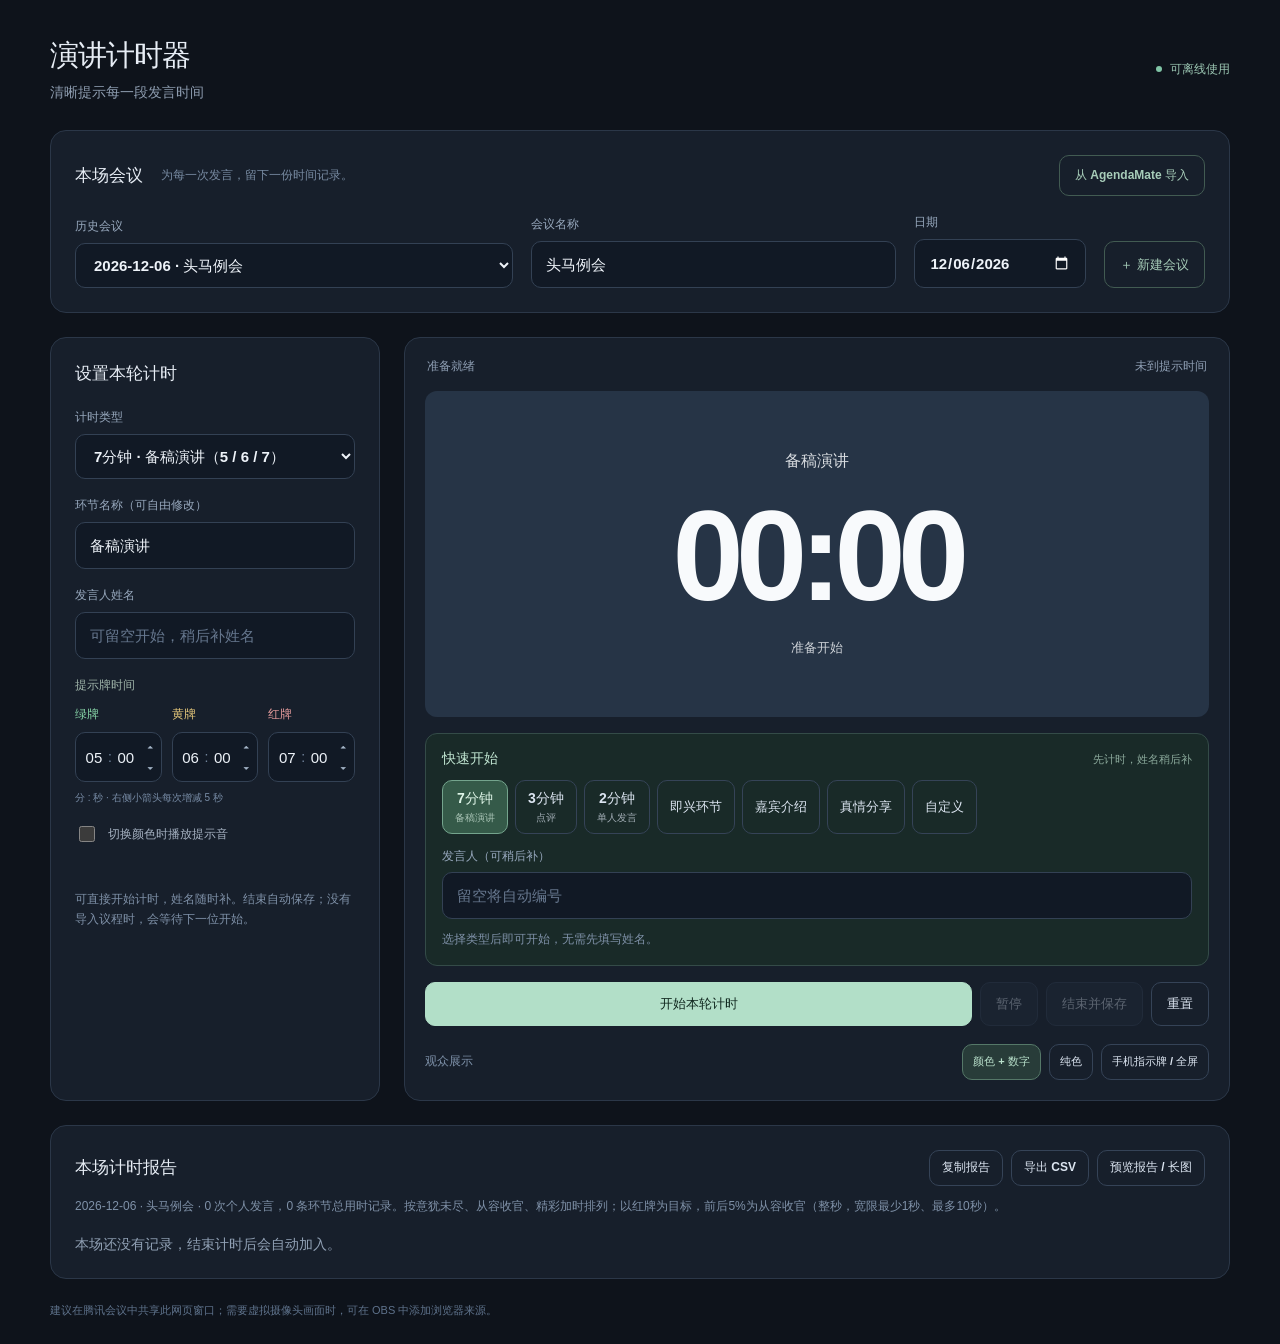
==== commit e48803be: "Add a two-minute single-speaker quick-start button" ====
--- a/index.html
+++ b/index.html
@@ -7,7 +7,7 @@
   <title>头马演讲计时器</title>
   <link rel="icon" href="data:image/svg+xml,%3Csvg xmlns=%27http://www.w3.org/2000/svg%27 viewBox=%270 0 32 32%27%3E%3Crect width=%2732%27 height=%2732%27 rx=%278%27 fill=%27%23188447%27/%3E%3Cpath d=%27M10 9h12M16 9v16%27 stroke=%27white%27 stroke-width=%274%27/%3E%3C/svg%3E">
   <link rel="manifest" href="manifest.webmanifest">
-  <link rel="stylesheet" href="style.css?v=19">
+  <link rel="stylesheet" href="style.css?v=20">
 </head>
 <body>
   <main class="app">
@@ -27,7 +27,7 @@
       <section id="timer-panel" class="timer-panel" aria-label="计时器">
         <button id="exit-display" class="exit-display" hidden>退出指示牌</button><div class="panel-head"><span id="status">准备就绪</span><span id="color-label">未到提示时间</span></div>
         <div id="topics-budget" class="topics-budget" hidden><div><span>环节剩余时间</span><strong id="topics-remaining">20:00</strong></div><span id="topics-budget-note">总时长到点仅标红此栏</span></div><div id="display" class="display neutral"><div id="display-title" class="display-title">备稿演讲</div><div id="digits" class="digits">00:00</div><div id="display-state" class="display-state">准备开始</div></div>
-        <section id="quick-next" class="quick-next" aria-label="快速开始下一位"><div class="quick-heading"><strong id="quick-heading">准备下一位</strong><span>先计时，姓名稍后补</span></div><div id="quick-types" class="quick-types" aria-label="快速选择环节"><button type="button" data-quick="speech"><strong>7分钟</strong><small>备稿演讲</small></button><button type="button" data-quick="evaluation"><strong>3分钟</strong><small>点评</small></button><button type="button" data-quick="topics">即兴环节</button><button type="button" data-quick="guests">嘉宾介绍</button><button type="button" data-quick="sharing">真情分享</button><button type="button" data-quick="custom">自定义</button></div><label id="live-speaker-label">发言人（可稍后补）<input id="live-speaker" maxlength="60" autocomplete="off" placeholder="留空将自动编号"></label><p id="quick-note" class="hint" role="status">选择类型后即可开始，无需先填写姓名。</p></section>
+        <section id="quick-next" class="quick-next" aria-label="快速开始下一位"><div class="quick-heading"><strong id="quick-heading">准备下一位</strong><span>先计时，姓名稍后补</span></div><div id="quick-types" class="quick-types" aria-label="快速选择环节"><button type="button" data-quick="speech"><strong>7分钟</strong><small>备稿演讲</small></button><button type="button" data-quick="evaluation"><strong>3分钟</strong><small>点评</small></button><button type="button" data-quick="tableTopics"><strong>2分钟</strong><small>单人发言</small></button><button type="button" data-quick="topics">即兴环节</button><button type="button" data-quick="guests">嘉宾介绍</button><button type="button" data-quick="sharing">真情分享</button><button type="button" data-quick="custom">自定义</button></div><label id="live-speaker-label">发言人（可稍后补）<input id="live-speaker" maxlength="60" autocomplete="off" placeholder="留空将自动编号"></label><p id="quick-note" class="hint" role="status">选择类型后即可开始，无需先填写姓名。</p></section>
         <div class="actions"><button id="start" class="primary">开始本轮计时</button><button id="pause" disabled>暂停</button><button id="finish" disabled>结束并保存</button><button id="reset">重置</button><button id="next" disabled>下一位</button></div>
         <div id="segments" class="segments" hidden><div class="segment-heading"><h3>分段计时</h3><span id="total-time">本轮累计 00:00</span></div><div class="segment-input"><input id="segment-name" aria-label="分段发言人" maxlength="60" placeholder="下一位发言人（可稍后修正）"><button id="add-segment" disabled>开始第一位</button><button id="end-segment" disabled>结束分段</button></div><p id="segment-hint" class="hint">开始本轮计时后，可逐位新增分段。总用时持续累计。</p></div>
         <div class="view-options"><span>观众展示</span><button id="number-mode" class="selected" aria-pressed="true">颜色 + 数字</button><button id="color-mode" aria-pressed="false">纯色</button><button id="fullscreen">手机指示牌 / 全屏</button></div>
@@ -38,6 +38,6 @@
     <dialog id="edit-record"><form id="edit-form"><h2>修正记录</h2><label>姓名<input id="edit-speaker" required maxlength="60"></label><label>环节<input id="edit-activity" required maxlength="80"></label><fieldset class="status-choices"><legend>用时状态 · 单选</legend><label class="status-short"><input type="radio" name="record-status" value="short"><span class="status-dot" aria-hidden="true"></span>意犹未尽</label><label class="status-onTime"><input type="radio" name="record-status" value="onTime"><span class="status-dot" aria-hidden="true"></span>从容收官</label><label class="status-overTime"><input type="radio" name="record-status" value="overTime"><span class="status-dot" aria-hidden="true"></span>精彩加时</label></fieldset><label class="check"><input id="status-auto" type="checkbox" checked>按实际用时自动判断</label><p id="status-rule" class="hint"></p><p class="hint">选择状态会改为手动修正。勾选自动判断即可恢复；原始用时和提示牌时间保留。</p><div class="report-actions"><button type="button" id="cancel-edit">取消</button><button type="submit">保存修改</button></div><p id="edit-error" role="alert"></p></form></dialog>
     <footer>建议在腾讯会议中共享此网页窗口；需要虚拟摄像头画面时，可在 OBS 中添加浏览器来源。</footer>
   </main>
-  <script type="module" src="app.mjs?v=19"></script>
+  <script type="module" src="app.mjs?v=20"></script>
 </body>
 </html>
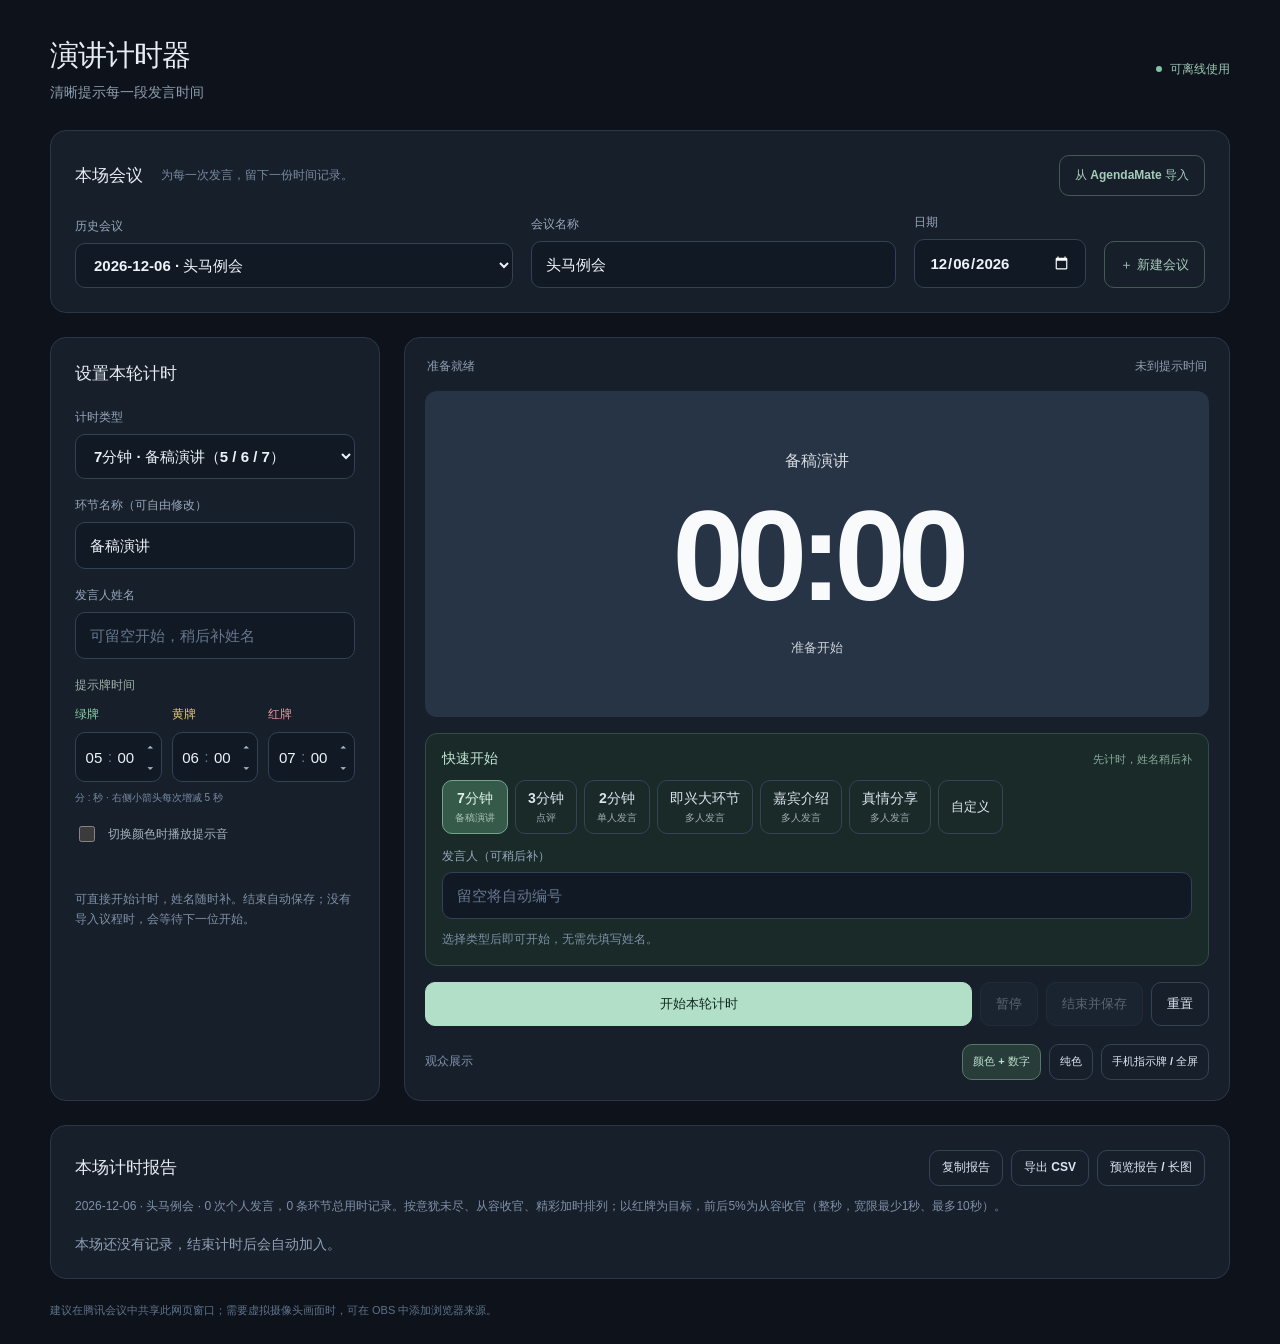
==== commit f6e52890: "Add multi-speaker subtitles to quick actions and clarify the table-topics session label" ====
--- a/index.html
+++ b/index.html
@@ -7,7 +7,7 @@
   <title>头马演讲计时器</title>
   <link rel="icon" href="data:image/svg+xml,%3Csvg xmlns=%27http://www.w3.org/2000/svg%27 viewBox=%270 0 32 32%27%3E%3Crect width=%2732%27 height=%2732%27 rx=%278%27 fill=%27%23188447%27/%3E%3Cpath d=%27M10 9h12M16 9v16%27 stroke=%27white%27 stroke-width=%274%27/%3E%3C/svg%3E">
   <link rel="manifest" href="manifest.webmanifest">
-  <link rel="stylesheet" href="style.css?v=20">
+  <link rel="stylesheet" href="style.css?v=21">
 </head>
 <body>
   <main class="app">
@@ -27,7 +27,7 @@
       <section id="timer-panel" class="timer-panel" aria-label="计时器">
         <button id="exit-display" class="exit-display" hidden>退出指示牌</button><div class="panel-head"><span id="status">准备就绪</span><span id="color-label">未到提示时间</span></div>
         <div id="topics-budget" class="topics-budget" hidden><div><span>环节剩余时间</span><strong id="topics-remaining">20:00</strong></div><span id="topics-budget-note">总时长到点仅标红此栏</span></div><div id="display" class="display neutral"><div id="display-title" class="display-title">备稿演讲</div><div id="digits" class="digits">00:00</div><div id="display-state" class="display-state">准备开始</div></div>
-        <section id="quick-next" class="quick-next" aria-label="快速开始下一位"><div class="quick-heading"><strong id="quick-heading">准备下一位</strong><span>先计时，姓名稍后补</span></div><div id="quick-types" class="quick-types" aria-label="快速选择环节"><button type="button" data-quick="speech"><strong>7分钟</strong><small>备稿演讲</small></button><button type="button" data-quick="evaluation"><strong>3分钟</strong><small>点评</small></button><button type="button" data-quick="tableTopics"><strong>2分钟</strong><small>单人发言</small></button><button type="button" data-quick="topics">即兴环节</button><button type="button" data-quick="guests">嘉宾介绍</button><button type="button" data-quick="sharing">真情分享</button><button type="button" data-quick="custom">自定义</button></div><label id="live-speaker-label">发言人（可稍后补）<input id="live-speaker" maxlength="60" autocomplete="off" placeholder="留空将自动编号"></label><p id="quick-note" class="hint" role="status">选择类型后即可开始，无需先填写姓名。</p></section>
+        <section id="quick-next" class="quick-next" aria-label="快速开始下一位"><div class="quick-heading"><strong id="quick-heading">准备下一位</strong><span>先计时，姓名稍后补</span></div><div id="quick-types" class="quick-types" aria-label="快速选择环节"><button type="button" data-quick="speech"><strong>7分钟</strong><small>备稿演讲</small></button><button type="button" data-quick="evaluation"><strong>3分钟</strong><small>点评</small></button><button type="button" data-quick="tableTopics"><strong>2分钟</strong><small>单人发言</small></button><button type="button" data-quick="topics"><strong>即兴大环节</strong><small>多人发言</small></button><button type="button" data-quick="guests"><strong>嘉宾介绍</strong><small>多人发言</small></button><button type="button" data-quick="sharing"><strong>真情分享</strong><small>多人发言</small></button><button type="button" data-quick="custom">自定义</button></div><label id="live-speaker-label">发言人（可稍后补）<input id="live-speaker" maxlength="60" autocomplete="off" placeholder="留空将自动编号"></label><p id="quick-note" class="hint" role="status">选择类型后即可开始，无需先填写姓名。</p></section>
         <div class="actions"><button id="start" class="primary">开始本轮计时</button><button id="pause" disabled>暂停</button><button id="finish" disabled>结束并保存</button><button id="reset">重置</button><button id="next" disabled>下一位</button></div>
         <div id="segments" class="segments" hidden><div class="segment-heading"><h3>分段计时</h3><span id="total-time">本轮累计 00:00</span></div><div class="segment-input"><input id="segment-name" aria-label="分段发言人" maxlength="60" placeholder="下一位发言人（可稍后修正）"><button id="add-segment" disabled>开始第一位</button><button id="end-segment" disabled>结束分段</button></div><p id="segment-hint" class="hint">开始本轮计时后，可逐位新增分段。总用时持续累计。</p></div>
         <div class="view-options"><span>观众展示</span><button id="number-mode" class="selected" aria-pressed="true">颜色 + 数字</button><button id="color-mode" aria-pressed="false">纯色</button><button id="fullscreen">手机指示牌 / 全屏</button></div>
@@ -38,6 +38,6 @@
     <dialog id="edit-record"><form id="edit-form"><h2>修正记录</h2><label>姓名<input id="edit-speaker" required maxlength="60"></label><label>环节<input id="edit-activity" required maxlength="80"></label><fieldset class="status-choices"><legend>用时状态 · 单选</legend><label class="status-short"><input type="radio" name="record-status" value="short"><span class="status-dot" aria-hidden="true"></span>意犹未尽</label><label class="status-onTime"><input type="radio" name="record-status" value="onTime"><span class="status-dot" aria-hidden="true"></span>从容收官</label><label class="status-overTime"><input type="radio" name="record-status" value="overTime"><span class="status-dot" aria-hidden="true"></span>精彩加时</label></fieldset><label class="check"><input id="status-auto" type="checkbox" checked>按实际用时自动判断</label><p id="status-rule" class="hint"></p><p class="hint">选择状态会改为手动修正。勾选自动判断即可恢复；原始用时和提示牌时间保留。</p><div class="report-actions"><button type="button" id="cancel-edit">取消</button><button type="submit">保存修改</button></div><p id="edit-error" role="alert"></p></form></dialog>
     <footer>建议在腾讯会议中共享此网页窗口；需要虚拟摄像头画面时，可在 OBS 中添加浏览器来源。</footer>
   </main>
-  <script type="module" src="app.mjs?v=20"></script>
+  <script type="module" src="app.mjs?v=21"></script>
 </body>
 </html>
--- a/style.css
+++ b/style.css
@@ -16,3 +16,5 @@
 .result-time.yellow{color:#f4b76b}.status-description.short{color:#f4b76b}.status-description.onTime{color:#63d99c}.status-description.overTime{color:#ff8991}.status-choices .status-short{--status:#f4b76b;--status-bg:#3d2b1b}.status-choices .status-onTime{--status:#63d99c;--status-bg:#1b382b}.status-choices .status-overTime{--status:#ff8991;--status-bg:#3d222a}.status-choices label{color:var(--status);border-color:var(--status);background:transparent}.status-choices label:has(input:checked){color:var(--status);border-color:var(--status);background:var(--status-bg);box-shadow:inset 3px 0 var(--status)}.status-choices input[type=radio]{accent-color:var(--status)}.status-dot{width:9px;height:9px;border-radius:50%;background:var(--status);flex-shrink:0}
 
 .quick-types button strong{display:block;font-size:14px;line-height:1.4}.quick-types button small{display:block;font-size:10px;font-weight:400;line-height:1.4;opacity:.7;margin-top:2px}.quick-types button{align-content:center}
+
+.quick-types button strong{white-space:nowrap}@media(max-width:700px){.quick-types button{padding-left:9px;padding-right:9px}}
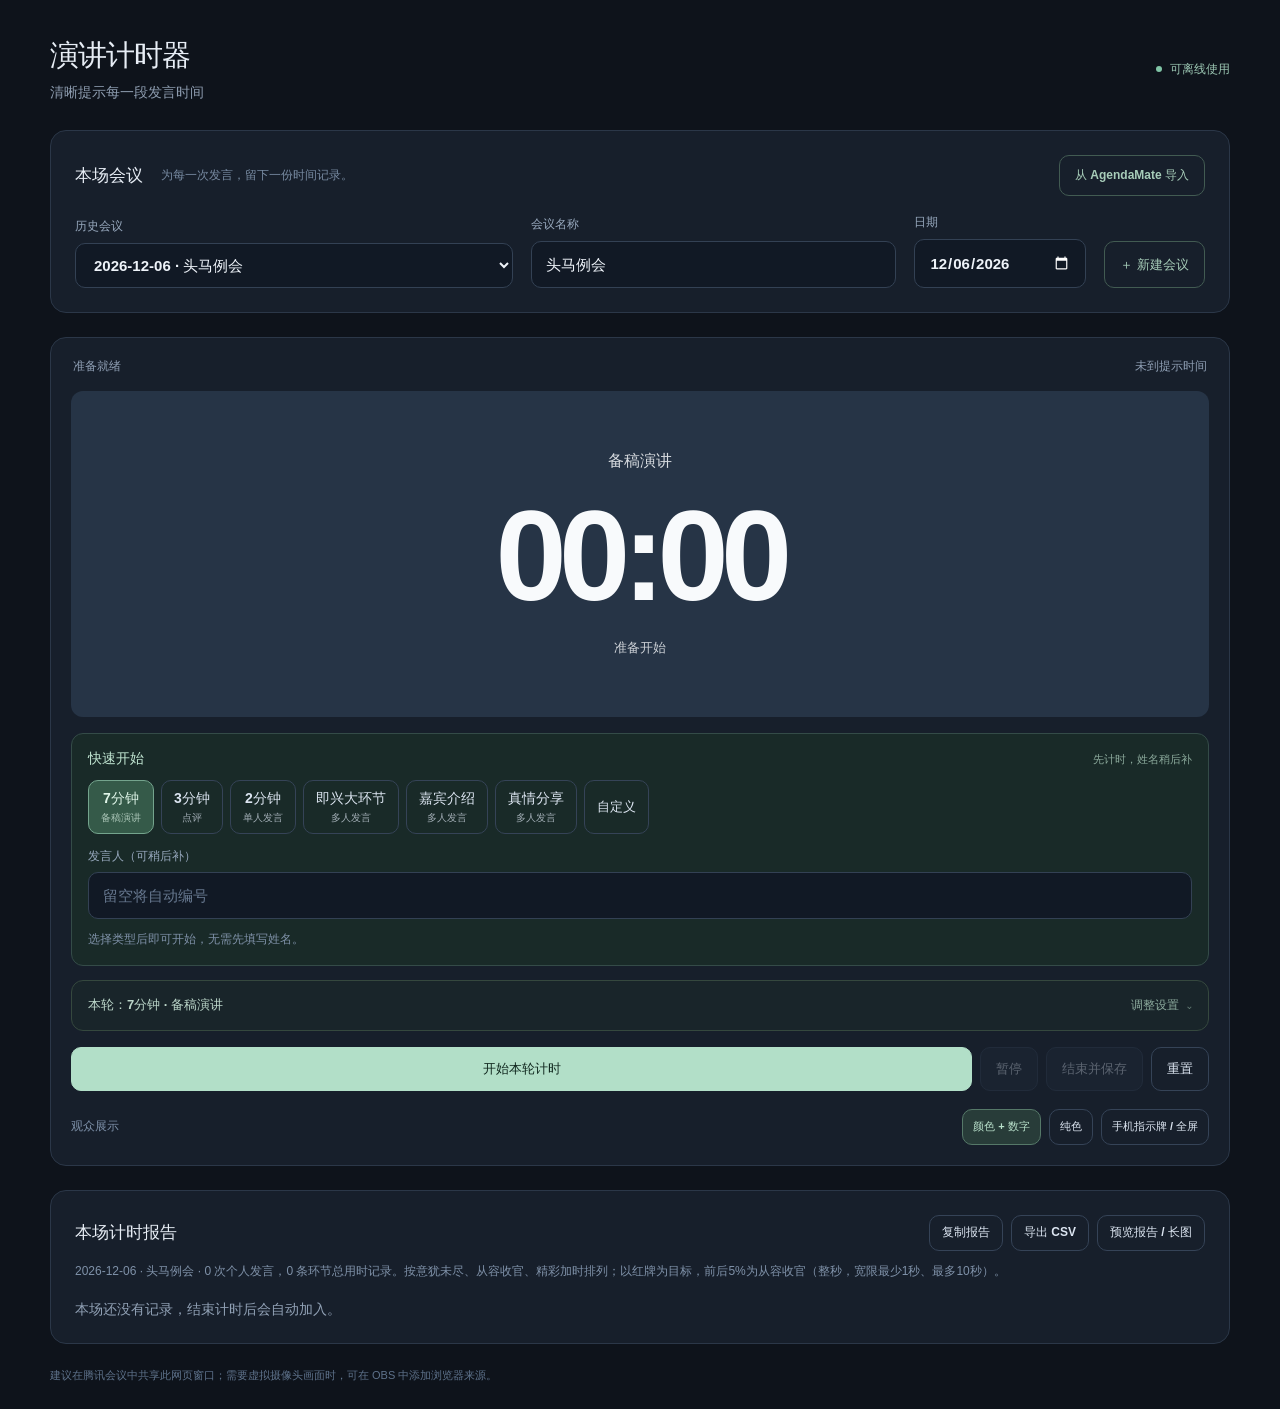
==== commit 2e168885: "Consolidate timer controls into a compact primary flow with collapsible round settings" ====
--- a/index.html
+++ b/index.html
@@ -7,7 +7,7 @@
   <title>头马演讲计时器</title>
   <link rel="icon" href="data:image/svg+xml,%3Csvg xmlns=%27http://www.w3.org/2000/svg%27 viewBox=%270 0 32 32%27%3E%3Crect width=%2732%27 height=%2732%27 rx=%278%27 fill=%27%23188447%27/%3E%3Cpath d=%27M10 9h12M16 9v16%27 stroke=%27white%27 stroke-width=%274%27/%3E%3C/svg%3E">
   <link rel="manifest" href="manifest.webmanifest">
-  <link rel="stylesheet" href="style.css?v=21">
+  <link rel="stylesheet" href="style.css?v=22">
 </head>
 <body>
   <main class="app">
@@ -15,20 +15,19 @@
     <section class="meeting-bar" aria-label="本场会议"><div class="meeting-heading"><h2>本场会议</h2><p>为每一次发言，留下一份时间记录。</p><button id="import-agenda">从 AgendaMate 导入</button></div><label>历史会议<select id="meeting-select"></select></label><label>会议名称<input id="meeting-name" maxlength="80"></label><label>日期<input id="meeting-date" type="date"></label><button id="new-meeting">＋ 新建会议</button></section>
     <details id="agenda-queue" class="agenda-queue" hidden><summary>待计时议程 <span id="queue-count"></span></summary><div id="queue-list"></div></details>
     <div class="layout">
-      <section class="controls" aria-label="计时设置">
-        <h2>设置本轮计时</h2>
-        <label>计时类型<select id="preset"><option value="speech">7分钟 · 备稿演讲（5 / 6 / 7）</option><option value="evaluation">3分钟 · 点评（2 / 2:30 / 3）</option><option value="tableTopics">2分钟 · 单人发言（1 / 1:30 / 2）</option><option value="tableTopicsSession">多人发言 · 总时长＋分段</option><option value="custom">自定义</option></select></label>
-        <label>环节名称（可自由修改）<input id="title" maxlength="80" value="备稿演讲" autocomplete="off"></label>
-        <label><span id="speaker-label">发言人姓名</span><input id="speaker" maxlength="60" placeholder="可留空开始，稍后补姓名" autocomplete="off"></label><section id="topics-duration" class="custom-duration" hidden><label>发言场景<select id="session-scene"><option value="topics">即兴演讲 · 每人2分钟</option><option value="guests">嘉宾介绍 · 每人30秒</option><option value="sharing">真情分享 · 每人1分钟</option><option value="manual">自定义每人时间</option></select></label><label>环节总时长</label><div class="custom-duration-row"><label><input id="topics-minutes" type="number" min="0" max="999" step="1" inputmode="numeric" value="20" aria-label="环节总时长分钟">分</label><label><input id="topics-seconds" type="number" min="0" max="59" step="1" inputmode="numeric" value="0" aria-label="环节总时长秒">秒</label></div><p class="hint">总时长到点仅将剩余时间栏标红；提示牌始终跟随当前分段。</p></section><section id="custom-duration" class="custom-duration" hidden><label>总时长</label><div class="custom-duration-row"><label><input id="total-minutes" type="number" min="0" max="999" step="1" inputmode="numeric" value="7" aria-label="总时长分钟">分</label><label><input id="total-seconds" type="number" min="0" max="59" step="1" inputmode="numeric" value="0" aria-label="总时长秒">秒</label></div><p id="auto-rule" class="hint">超过3分钟且不超过10分钟：剩余2分钟绿牌、剩余1分钟黄牌、时间到红牌。</p></section><h3 id="threshold-title" class="threshold-title">提示牌时间</h3><div class="thresholds"><div class="threshold-field"><span class="duration-label">绿牌</span><input id="green" type="hidden" value="05:00"><div class="duration-control"><input id="green-minutes" type="number" min="0" max="999" step="1" inputmode="numeric" aria-label="绿牌分钟" value="05"><span aria-hidden="true">:</span><input id="green-seconds" type="number" min="0" max="59" step="1" inputmode="numeric" aria-label="绿牌秒" value="00"><div class="duration-step"><button type="button" data-duration="green" data-step="5" aria-label="绿牌增加5秒">▴</button><button type="button" data-duration="green" data-step="-5" aria-label="绿牌减少5秒">▾</button></div></div></div><div class="threshold-field"><span class="duration-label">黄牌</span><input id="yellow" type="hidden" value="06:00"><div class="duration-control"><input id="yellow-minutes" type="number" min="0" max="999" step="1" inputmode="numeric" aria-label="黄牌分钟" value="06"><span aria-hidden="true">:</span><input id="yellow-seconds" type="number" min="0" max="59" step="1" inputmode="numeric" aria-label="黄牌秒" value="00"><div class="duration-step"><button type="button" data-duration="yellow" data-step="5" aria-label="黄牌增加5秒">▴</button><button type="button" data-duration="yellow" data-step="-5" aria-label="黄牌减少5秒">▾</button></div></div></div><div class="threshold-field"><span class="duration-label">红牌</span><input id="red" type="hidden" value="07:00"><div class="duration-control"><input id="red-minutes" type="number" min="0" max="999" step="1" inputmode="numeric" aria-label="红牌分钟" value="07"><span aria-hidden="true">:</span><input id="red-seconds" type="number" min="0" max="59" step="1" inputmode="numeric" aria-label="红牌秒" value="00"><div class="duration-step"><button type="button" data-duration="red" data-step="5" aria-label="红牌增加5秒">▴</button><button type="button" data-duration="red" data-step="-5" aria-label="红牌减少5秒">▾</button></div></div></div></div><p class="duration-help">分 : 秒 · 右侧小箭头每次增减 5 秒</p>
-        <label class="check"><input id="sound" type="checkbox"> 切换颜色时播放提示音</label>
-        <p id="error" class="error" role="alert"></p>
-        <p class="hint">可直接开始计时，姓名随时补。结束自动保存；没有导入议程时，会等待下一位开始。</p>
-      </section>
       <section id="timer-panel" class="timer-panel" aria-label="计时器">
         <button id="exit-display" class="exit-display" hidden>退出指示牌</button><div class="panel-head"><span id="status">准备就绪</span><span id="color-label">未到提示时间</span></div>
         <div id="topics-budget" class="topics-budget" hidden><div><span>环节剩余时间</span><strong id="topics-remaining">20:00</strong></div><span id="topics-budget-note">总时长到点仅标红此栏</span></div><div id="display" class="display neutral"><div id="display-title" class="display-title">备稿演讲</div><div id="digits" class="digits">00:00</div><div id="display-state" class="display-state">准备开始</div></div>
-        <section id="quick-next" class="quick-next" aria-label="快速开始下一位"><div class="quick-heading"><strong id="quick-heading">准备下一位</strong><span>先计时，姓名稍后补</span></div><div id="quick-types" class="quick-types" aria-label="快速选择环节"><button type="button" data-quick="speech"><strong>7分钟</strong><small>备稿演讲</small></button><button type="button" data-quick="evaluation"><strong>3分钟</strong><small>点评</small></button><button type="button" data-quick="tableTopics"><strong>2分钟</strong><small>单人发言</small></button><button type="button" data-quick="topics"><strong>即兴大环节</strong><small>多人发言</small></button><button type="button" data-quick="guests"><strong>嘉宾介绍</strong><small>多人发言</small></button><button type="button" data-quick="sharing"><strong>真情分享</strong><small>多人发言</small></button><button type="button" data-quick="custom">自定义</button></div><label id="live-speaker-label">发言人（可稍后补）<input id="live-speaker" maxlength="60" autocomplete="off" placeholder="留空将自动编号"></label><p id="quick-note" class="hint" role="status">选择类型后即可开始，无需先填写姓名。</p></section>
-        <div class="actions"><button id="start" class="primary">开始本轮计时</button><button id="pause" disabled>暂停</button><button id="finish" disabled>结束并保存</button><button id="reset">重置</button><button id="next" disabled>下一位</button></div>
+        <section id="quick-next" class="quick-next" aria-label="快速开始下一位"><div class="quick-heading"><strong id="quick-heading">准备下一位</strong><span>先计时，姓名稍后补</span></div><div id="quick-types" class="quick-types" aria-label="快速选择环节"><button type="button" data-quick="speech"><strong>7分钟</strong><small>备稿演讲</small></button><button type="button" data-quick="evaluation"><strong>3分钟</strong><small>点评</small></button><button type="button" data-quick="tableTopics"><strong>2分钟</strong><small>单人发言</small></button><button type="button" data-quick="topics"><strong>即兴大环节</strong><small>多人发言</small></button><button type="button" data-quick="guests"><strong>嘉宾介绍</strong><small>多人发言</small></button><button type="button" data-quick="sharing"><strong>真情分享</strong><small>多人发言</small></button><button type="button" data-quick="custom">自定义</button></div><div id="multi-settings" class="multi-settings" hidden><section id="topics-duration" class="custom-duration" hidden><input id="session-scene" type="hidden" value="topics"><label>环节总时长</label><div class="custom-duration-row"><label><input id="topics-minutes" type="number" min="0" max="999" step="1" inputmode="numeric" value="20" aria-label="环节总时长分钟">分</label><label><input id="topics-seconds" type="number" min="0" max="59" step="1" inputmode="numeric" value="0" aria-label="环节总时长秒">秒</label></div><p class="hint">总时长到点仅将剩余时间栏标红；提示牌始终跟随当前分段。</p></section></div><label id="live-speaker-label"><span id="live-speaker-caption">发言人（可稍后补）</span><input id="live-speaker" maxlength="60" autocomplete="off" placeholder="留空将自动编号"></label><p id="quick-note" class="hint" role="status">选择类型后即可开始，无需先填写姓名。</p></section>
+        <details id="round-settings" class="round-settings"><summary><span id="round-summary">本轮：7分钟 · 备稿演讲</span><span class="settings-toggle">调整设置</span></summary><div class="settings-body">
+        
+        <input id="preset" type="hidden" value="speech">
+        <label>环节名称（可自由修改）<input id="title" maxlength="80" value="备稿演讲" autocomplete="off"></label>
+        <section id="custom-duration" class="custom-duration" hidden><label>总时长</label><div class="custom-duration-row"><label><input id="total-minutes" type="number" min="0" max="999" step="1" inputmode="numeric" value="7" aria-label="总时长分钟">分</label><label><input id="total-seconds" type="number" min="0" max="59" step="1" inputmode="numeric" value="0" aria-label="总时长秒">秒</label></div><p id="auto-rule" class="hint">超过3分钟且不超过10分钟：剩余2分钟绿牌、剩余1分钟黄牌、时间到红牌。</p></section><div id="threshold-settings"><section id="threshold-editor"><h3 id="threshold-title" class="threshold-title">提示牌时间</h3><div class="thresholds"><div class="threshold-field"><span class="duration-label">绿牌</span><input id="green" type="hidden" value="05:00"><div class="duration-control"><input id="green-minutes" type="number" min="0" max="999" step="1" inputmode="numeric" aria-label="绿牌分钟" value="05"><span aria-hidden="true">:</span><input id="green-seconds" type="number" min="0" max="59" step="1" inputmode="numeric" aria-label="绿牌秒" value="00"><div class="duration-step"><button type="button" data-duration="green" data-step="5" aria-label="绿牌增加5秒">▴</button><button type="button" data-duration="green" data-step="-5" aria-label="绿牌减少5秒">▾</button></div></div></div><div class="threshold-field"><span class="duration-label">黄牌</span><input id="yellow" type="hidden" value="06:00"><div class="duration-control"><input id="yellow-minutes" type="number" min="0" max="999" step="1" inputmode="numeric" aria-label="黄牌分钟" value="06"><span aria-hidden="true">:</span><input id="yellow-seconds" type="number" min="0" max="59" step="1" inputmode="numeric" aria-label="黄牌秒" value="00"><div class="duration-step"><button type="button" data-duration="yellow" data-step="5" aria-label="黄牌增加5秒">▴</button><button type="button" data-duration="yellow" data-step="-5" aria-label="黄牌减少5秒">▾</button></div></div></div><div class="threshold-field"><span class="duration-label">红牌</span><input id="red" type="hidden" value="07:00"><div class="duration-control"><input id="red-minutes" type="number" min="0" max="999" step="1" inputmode="numeric" aria-label="红牌分钟" value="07"><span aria-hidden="true">:</span><input id="red-seconds" type="number" min="0" max="59" step="1" inputmode="numeric" aria-label="红牌秒" value="00"><div class="duration-step"><button type="button" data-duration="red" data-step="5" aria-label="红牌增加5秒">▴</button><button type="button" data-duration="red" data-step="-5" aria-label="红牌减少5秒">▾</button></div></div></div></div><p class="duration-help">分 : 秒 · 右侧小箭头每次增减 5 秒</p></section></div>
+        <label class="check"><input id="sound" type="checkbox"> 切换颜色时播放提示音</label>
+        
+        
+      </div></details><p id="error" class="error" role="alert"></p><div class="actions"><button id="start" class="primary">开始本轮计时</button><button id="pause" disabled>暂停</button><button id="finish" disabled>结束并保存</button><button id="reset">重置</button><button id="next" disabled>下一位</button></div>
         <div id="segments" class="segments" hidden><div class="segment-heading"><h3>分段计时</h3><span id="total-time">本轮累计 00:00</span></div><div class="segment-input"><input id="segment-name" aria-label="分段发言人" maxlength="60" placeholder="下一位发言人（可稍后修正）"><button id="add-segment" disabled>开始第一位</button><button id="end-segment" disabled>结束分段</button></div><p id="segment-hint" class="hint">开始本轮计时后，可逐位新增分段。总用时持续累计。</p></div>
         <div class="view-options"><span>观众展示</span><button id="number-mode" class="selected" aria-pressed="true">颜色 + 数字</button><button id="color-mode" aria-pressed="false">纯色</button><button id="fullscreen">手机指示牌 / 全屏</button></div>
       </section>
@@ -38,6 +37,6 @@
     <dialog id="edit-record"><form id="edit-form"><h2>修正记录</h2><label>姓名<input id="edit-speaker" required maxlength="60"></label><label>环节<input id="edit-activity" required maxlength="80"></label><fieldset class="status-choices"><legend>用时状态 · 单选</legend><label class="status-short"><input type="radio" name="record-status" value="short"><span class="status-dot" aria-hidden="true"></span>意犹未尽</label><label class="status-onTime"><input type="radio" name="record-status" value="onTime"><span class="status-dot" aria-hidden="true"></span>从容收官</label><label class="status-overTime"><input type="radio" name="record-status" value="overTime"><span class="status-dot" aria-hidden="true"></span>精彩加时</label></fieldset><label class="check"><input id="status-auto" type="checkbox" checked>按实际用时自动判断</label><p id="status-rule" class="hint"></p><p class="hint">选择状态会改为手动修正。勾选自动判断即可恢复；原始用时和提示牌时间保留。</p><div class="report-actions"><button type="button" id="cancel-edit">取消</button><button type="submit">保存修改</button></div><p id="edit-error" role="alert"></p></form></dialog>
     <footer>建议在腾讯会议中共享此网页窗口；需要虚拟摄像头画面时，可在 OBS 中添加浏览器来源。</footer>
   </main>
-  <script type="module" src="app.mjs?v=21"></script>
+  <script type="module" src="app.mjs?v=22"></script>
 </body>
 </html>
--- a/style.css
+++ b/style.css
@@ -18,3 +18,5 @@
 .quick-types button strong{display:block;font-size:14px;line-height:1.4}.quick-types button small{display:block;font-size:10px;font-weight:400;line-height:1.4;opacity:.7;margin-top:2px}.quick-types button{align-content:center}
 
 .quick-types button strong{white-space:nowrap}@media(max-width:700px){.quick-types button{padding-left:9px;padding-right:9px}}
+
+.layout{display:block}.round-settings{margin-top:14px;border:1px solid #35483e;border-radius:12px;background:#19252a}.round-settings>summary{display:flex;align-items:center;justify-content:space-between;gap:14px;padding:14px 16px;cursor:pointer;list-style:none}.round-settings>summary::-webkit-details-marker{display:none}#round-summary{font-size:13px;font-weight:600;color:#bdd8cb;line-height:1.6;min-width:0;overflow-wrap:anywhere}.settings-toggle{font-size:12px;color:#8caa9d;white-space:nowrap}.settings-toggle:after{content:'⌄';display:inline-block;margin-left:7px}.round-settings[open] .settings-toggle:after{transform:rotate(180deg)}.settings-body{border-top:1px solid #31453d;padding:18px}.settings-body>label{margin-bottom:18px}.settings-body .custom-duration label{margin-bottom:0}.settings-body .thresholds{max-width:450px}.settings-body .duration-help{margin-bottom:20px}.multi-settings{display:grid;grid-template-columns:minmax(0,1fr) minmax(0,1fr);gap:14px;margin:16px 0}.multi-settings .custom-duration{margin:0}.multi-settings #threshold-editor{padding:14px;border:1px solid #3d5b50;border-radius:12px;background:#172d25}.multi-settings .duration-help{margin-bottom:0}.multi-settings #threshold-editor .thresholds{gap:9px}#error:empty{display:none}#error{margin:10px 2px 0}body.presenting .round-settings,body.presenting #error{display:none}@media(max-width:700px){.multi-settings{grid-template-columns:1fr}.round-settings>summary{padding:12px;gap:10px}#round-summary{font-size:12px}.settings-body{padding:15px}.settings-toggle{font-size:11px}.timer-panel .display{height:260px}}
